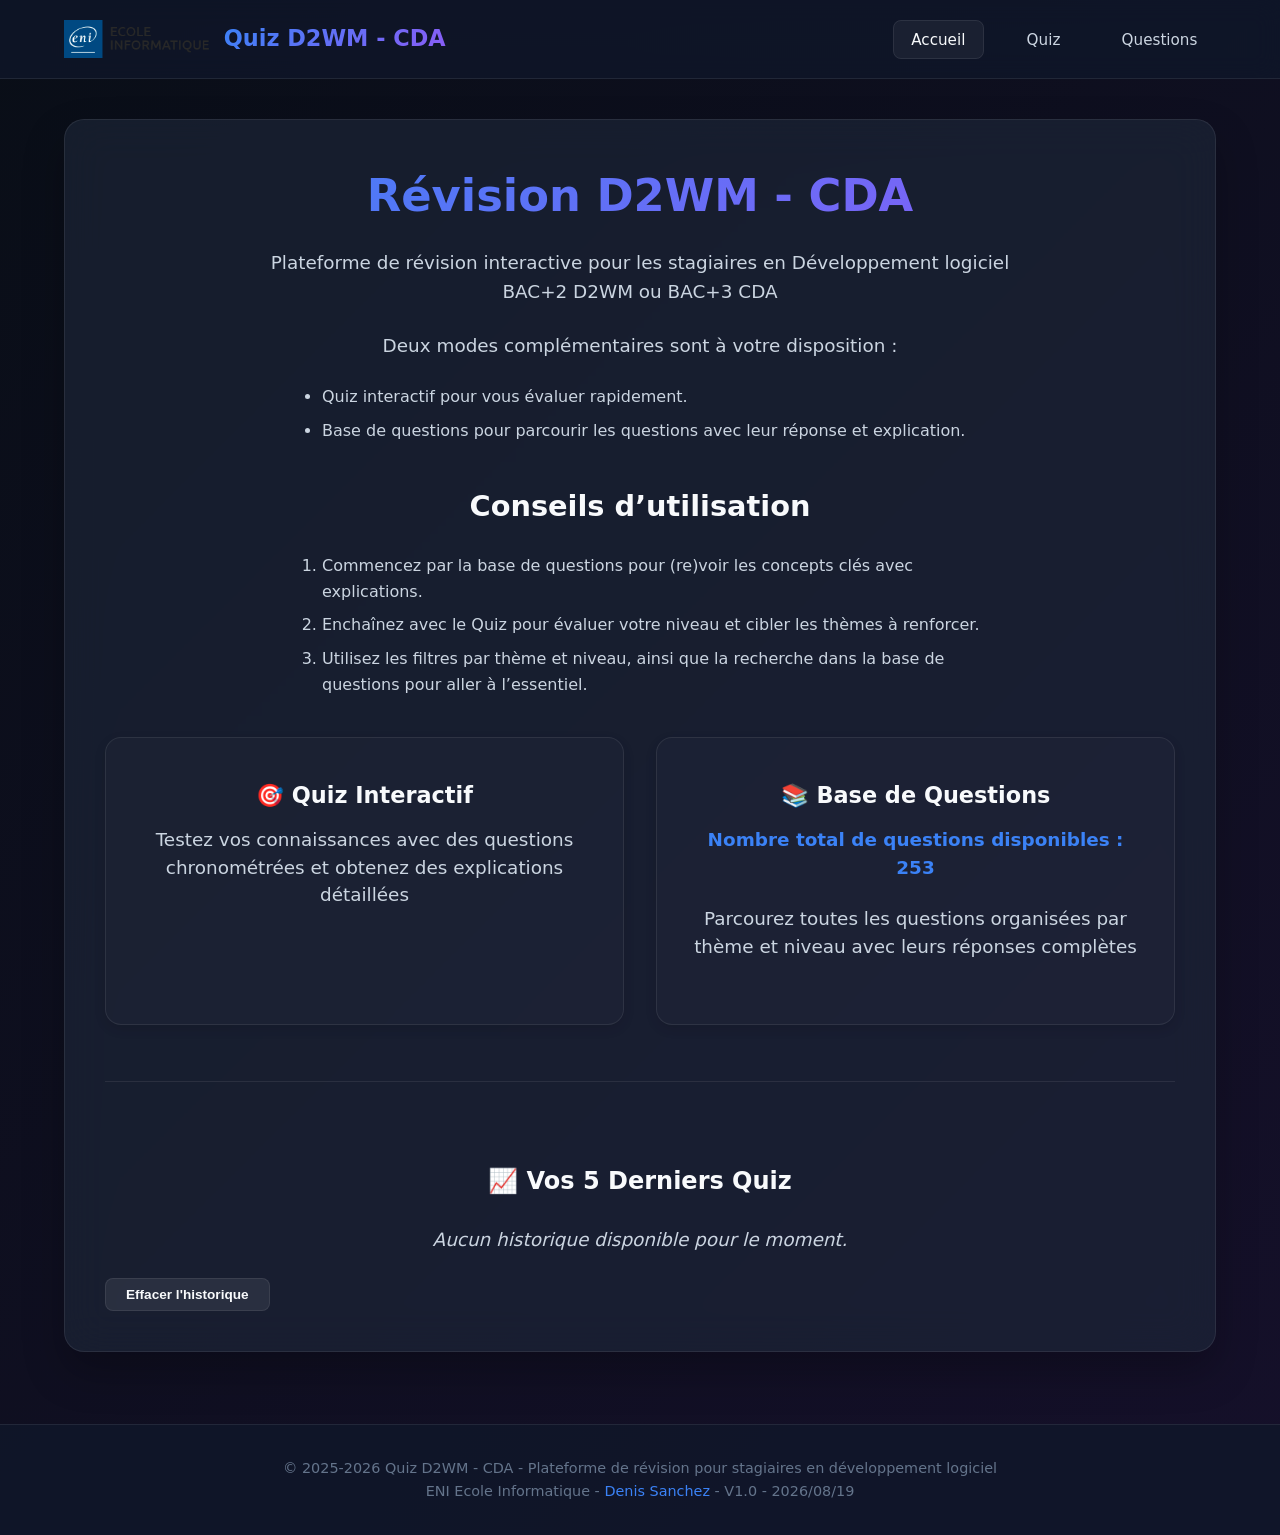
==== index.html @ a429ce05 "refactor: standardize JSON keys in quiz.js and improve data structure formatting" ====
<!DOCTYPE html>
<html lang="fr">
<head>
    <meta charset="UTF-8">
    <meta name="viewport" content="width=device-width, initial-scale=1.0">
    <title>ENI Ecole Informatique - Révision D2WM - CDA - Quiz Interactif</title>
    <link rel="stylesheet" href="style.css">
</head>
<body>
    <!-- HEADER -->
    <header>
        <div class="container">
            <div class="header-content">
                <a href="#" class="logo" onclick="showPage('accueil')">
                    <img src="img/logo_eni.png" alt="LOGO ENI Ecole Informatique" title="ENI Ecole Informatique">
                    <span class="text-header">Quiz D2WM - CDA</span>
                </a>
                <nav>
                    <ul>
                        <li><a href="#" onclick="showPage('accueil')" class="nav-link active">Accueil</a></li>
                        <li><a href="#" onclick="showPage('quiz-setup')" class="nav-link">Quiz</a></li>
                        <li><a href="#" onclick="showPage('questions-list')" class="nav-link">Questions</a></li>
                    </ul>
                </nav>
            </div>
        </div>
    </header>

    <!-- MAIN CONTENT -->
    <main>
        <div class="container">
            <!-- PAGE ACCUEIL -->
            <div id="accueil" class="page active">
                <div class="welcome">
                    <h1>Révision D2WM - CDA</h1>
                    <p>Plateforme de révision interactive pour les stagiaires en Développement logiciel BAC+2 D2WM ou BAC+3 CDA</p>
                    <p>Deux modes complémentaires sont à votre disposition :</p>
                    <ul class="alignLeft">
                        <li>Quiz interactif pour vous évaluer rapidement.</li>
                        <li>Base de questions pour parcourir les questions avec leur réponse et explication.</li>
                    </ul>

                    <h2>Conseils d’utilisation</h2>
                    <ol class="alignLeft">
                        <li>Commencez par la base de questions pour (re)voir les concepts clés avec explications.</li>
                        <li>Enchaînez avec le Quiz pour évaluer votre niveau et cibler les thèmes à renforcer.</li>
                        <li>Utilisez les filtres par thème et niveau, ainsi que la recherche dans la base de questions pour aller à l’essentiel.</li>
                    </ol>
                    
                    <div class="menu-cards">
                        <div class="menu-card" onclick="showPage('quiz-setup')">
                            <h3>🎯 Quiz Interactif</h3>
                            <p class="welcome-text-card">Testez vos connaissances avec des questions chronométrées et obtenez des explications détaillées</p>
                        </div>
                        <div class="menu-card" onclick="showPage('questions-list')">
                            <h3>📚 Base de Questions</h3>
                            <p class="welcome-text-card"><span id="total-questions-info" class="highlight"></span></p>
                            <p class="welcome-text-card">Parcourez toutes les questions organisées par thème et niveau avec leurs réponses complètes</p>
                        </div>
                    </div>

                    <!-- HISTORIQUE DES SCORES -->
                    <div class="history-section">
                        <h2>📈 Vos 5 Derniers Quiz</h2>
                        <div id="history-container"></div>
                        <button class="btn btn-secondary btn-sm" onclick="clearHistory()">Effacer l'historique</button>
                    </div>
                </div>
            </div>

            <!-- PAGE CONFIGURATION QUIZ -->
            <div id="quiz-setup" class="page">
                <h2>Configuration du Quiz</h2>
                <div class="quiz-setup">
                    <div class="form-group">
                        <label for="theme-select">Choisir un thème :</label>
                        <select id="theme-select">
                            <option value="all">Tous les thèmes</option>
                        </select>
                    </div>
                     <div class="form-group">
                        <label for="niveau-select">Choisir un niveau :</label>
                        <select id="niveau-select">
                            <option value="all">Tous les niveaux</option>
                        </select>
                    </div>
                    
                    <div class="form-group">
                        <label for="question-count">Nombre de questions :</label>
                        <input type="number" id="question-count" min="1" max="50" value="10" placeholder="Nombre de questions">
                    </div>
                    
                    <div class="form-group">
                        <label for="time-limit">Temps par question (secondes) :</label>
                        <input type="number" id="time-limit" min="10" max="300" value="30" placeholder="Temps en secondes">
                    </div>
                    
                    <button class="btn" onclick="startQuiz()">Commencer le Quiz</button>
                </div>
            </div>

            <!-- PAGE QUIZ -->
            <div id="quiz" class="page">
                <div class="quiz-container">
                    <div class="quiz-header">
                        <div class="quiz-progress">
                            Question <span id="current-question">1</span> sur <span id="total-questions">10</span>
                        </div>
                        <div class="timer" id="timer">30</div>
                    </div>
                    
                    <div class="progress-bar-container">
                        <div class="progress-bar-fill" id="quiz-progress-bar" style="width: 0%;"></div>
                    </div>
                    
                    <div class="question-card">
                        <div class="question-title" id="question-text"></div>
                        <div class="question-meta" id="question-meta"></div>
                        <div class="answers" id="answers-container"></div>
                        <div class="explanation" id="explanation"></div>
                    </div>
                    
                    <div class="text-center">
                        <button class="btn hidden" id="next-btn" onclick="nextQuestion()">Question Suivante</button>
                    </div>
                </div>
            </div>

            <!-- PAGE RÉSULTATS -->
            <div id="results" class="page">
                <div class="results-container">
                    <h2>Résultats du Quiz</h2>
                    <div class="score-circle" id="score-circle">
                        <div class="score-text" id="score-text">0%</div>
                    </div>
                    
                    <div class="results-summary">
                        <div class="stat-card">
                            <div class="stat-number" id="correct-answers">0</div>
                            <div class="stat-label">Bonnes réponses</div>
                        </div>
                        <div class="stat-card">
                            <div class="stat-number" id="incorrect-answers">0</div>
                            <div class="stat-label">Mauvaises réponses</div>
                        </div>
                        <div class="stat-card">
                            <div class="stat-number" id="total-time">0s</div>
                            <div class="stat-label">Temps total</div>
                        </div>
                    </div>
                    
                    <div class="mt-2">
                        <button class="btn" onclick="showPage('quiz-setup')">Nouveau Quiz</button>
                        <button class="btn" onclick="showPage('accueil')" style="margin-left: 1rem;">Retour Accueil</button>
                    </div>
                </div>
            </div>

            <!-- PAGE LISTE DES QUESTIONS -->
            <div id="questions-list" class="page">
                <h2>Base de Questions par Thème</h2>
                <div class="search-filter-container">
                    <div class="form-group search-group">
                        <input type="text" id="question-search-input" placeholder="🔍 Rechercher dans les questions ou explications..." oninput="filterQuestionsList()">
                    </div>
                    <div class="form-group filter-group">
                        <select id="question-level-filter" onchange="filterQuestionsList()">
                            <option value="all">Tous les niveaux</option>
                            <option value="Facile">Facile</option>
                            <option value="Intermédiaire">Intermédiaire</option>
                            <option value="Avancé">Avancé</option>
                        </select>
                    </div>
                </div>
               <div class="questions-list" id="questions-container">
               </div>
            </div>
        </div>
    </main>

    <!-- FOOTER -->
    <footer>
        <div class="container">
            <p>&copy; 2025-2026 Quiz D2WM - CDA - Plateforme de révision pour stagiaires en développement logiciel </p>
            <p>ENI Ecole Informatique - <a href="https://www.linkedin.com/in/sanchezdenis/" target="_blank">Denis Sanchez</a> - V1.0 - 2026/08/19</p>
        </div>
    </footer>
    <script src="quiz.js"></script>
    <script src="script.js"></script>
</body>
</html>
---- style.css ----
/* === RESET ET BASE === */
* {
    margin: 0;
    padding: 0;
    box-sizing: border-box;
}

:root {
    --bg-gradient: linear-gradient(135deg, #090e17 0%, #15102a 100%);
    --card-bg: rgba(30, 41, 59, 0.6);
    --border-color: rgba(255, 255, 255, 0.08);
    --text-primary: #f8fafc;
    --text-secondary: #cbd5e1;
    --text-muted: #64748b;
    --primary-gradient: linear-gradient(135deg, #3b82f6 0%, #8b5cf6 100%);
    --primary-color: #3b82f6;
    --primary-hover-shadow: rgba(59, 130, 246, 0.3);
    
    /* Difficulties colors */
    --facile-color: #4ade80;
    --facile-bg: rgba(34, 197, 94, 0.15);
    --facile-border: rgba(34, 197, 94, 0.3);
    
    --intermediaire-color: #fb923c;
    --intermediaire-bg: rgba(249, 115, 22, 0.15);
    --intermediaire-border: rgba(249, 115, 22, 0.3);
    
    --avance-color: #f87171;
    --avance-bg: rgba(239, 68, 68, 0.15);
    --avance-border: rgba(239, 68, 68, 0.3);
}

body {
    font-family: 'Inter', system-ui, -apple-system, sans-serif;
    line-height: 1.6;
    color: var(--text-secondary);
    background: var(--bg-gradient);
    min-height: 100vh;
    display: flex;
    flex-direction: column;
}

.container {
    max-width: 1200px;
    margin: 0 auto;
    padding: 0 24px;
    width: 100%;
}

/* === HEADER === */
header {
    background: rgba(15, 23, 42, 0.8);
    backdrop-filter: blur(12px);
    -webkit-backdrop-filter: blur(12px);
    border-bottom: 1px solid var(--border-color);
    position: sticky;
    top: 0;
    z-index: 1000;
}

.header-content {
    display: flex;
    justify-content: space-between;
    align-items: center;
    padding: 1.25rem 0;
}

.logo {
    display: flex;
    align-items: center;
    font-size: 1.4rem;
    font-weight: 700;
    color: var(--text-primary);
    text-decoration: none;
    gap: 12px;
}

.logo img {
    height: 38px;
    width: auto;
}

.text-header {
    background: var(--primary-gradient);
    -webkit-background-clip: text;
    -webkit-text-fill-color: transparent;
    background-clip: text;
}

/* === NAVIGATION === */
nav ul {
    list-style: none;
    display: flex;
    gap: 1.5rem;
}

nav a {
    text-decoration: none;
    color: var(--text-secondary);
    font-weight: 500;
    padding: 0.6rem 1.1rem;
    border-radius: 8px;
    transition: all 0.25s ease;
    font-size: 0.95rem;
    border: 1px solid transparent;
}

nav a:hover, nav a.active {
    background: rgba(255, 255, 255, 0.05);
    color: var(--text-primary);
    border-color: var(--border-color);
}

/* === MAIN CONTENT === */
main {
    padding: 2.5rem 0;
    flex: 1;
}

.page {
    display: none;
    background: var(--card-bg);
    backdrop-filter: blur(20px);
    -webkit-backdrop-filter: blur(20px);
    border-radius: 20px;
    padding: 2.5rem;
    border: 1px solid var(--border-color);
    box-shadow: 0 20px 40px rgba(0, 0, 0, 0.25);
    margin-bottom: 2rem;
}

.page.active {
    display: block;
}

/* === ACCUEIL === */
.welcome {
    text-align: center;
}

.welcome h1 {
    font-size: 2.8rem;
    font-weight: 800;
    margin-bottom: 1rem;
    background: var(--primary-gradient);
    -webkit-background-clip: text;
    -webkit-text-fill-color: transparent;
    background-clip: text;
}

.welcome p {
    font-size: 1.15rem;
    color: var(--text-secondary);
    margin-bottom: 1.5rem;
    max-width: 800px;
    margin-left: auto;
    margin-right: auto;
}

.alignLeft {
    text-align: left;
    max-width: 700px;
    margin: 1.5rem auto;
    padding-left: 2rem;
}

.alignLeft li {
    margin-bottom: 0.5rem;
}

.welcome h2 {
    font-size: 1.8rem;
    color: var(--text-primary);
    margin: 2.5rem 0 1rem;
}

.menu-cards {
    display: grid;
    grid-template-columns: repeat(auto-fit, minmax(320px, 1fr));
    gap: 2rem;
    margin-top: 2.5rem;
}

.menu-card {
    background: rgba(255, 255, 255, 0.02);
    border: 1px solid var(--border-color);
    padding: 2.5rem 2rem;
    border-radius: 16px;
    text-align: center;
    cursor: pointer;
    transition: all 0.3s cubic-bezier(0.4, 0, 0.2, 1);
    box-shadow: 0 4px 12px rgba(0, 0, 0, 0.1);
}

.menu-card:hover {
    transform: translateY(-5px);
    background: rgba(255, 255, 255, 0.04);
    border-color: rgba(59, 130, 246, 0.4);
    box-shadow: 0 12px 30px rgba(59, 130, 246, 0.15);
}

.menu-card h3 {
    font-size: 1.4rem;
    margin-bottom: 0.75rem;
    color: var(--text-primary);
}

.welcome-text-card {
    color: var(--text-secondary) !important;
    font-size: 0.95rem;
    line-height: 1.5;
}

.highlight {
    font-weight: 600;
    color: var(--primary-color);
}

/* === FORMULAIRE QUIZ === */
.quiz-setup {
    background: rgba(15, 23, 42, 0.4);
    border: 1px solid var(--border-color);
    padding: 2.5rem;
    border-radius: 16px;
    max-width: 650px;
    margin: 2rem auto;
}

.form-group {
    margin-bottom: 1.75rem;
}

.form-group label {
    display: block;
    margin-bottom: 0.6rem;
    font-weight: 600;
    color: var(--text-primary);
    font-size: 0.95rem;
}

.form-group select,
.form-group input {
    width: 100%;
    padding: 0.85rem 1rem;
    background: rgba(15, 23, 42, 0.6);
    border: 1px solid rgba(255, 255, 255, 0.1);
    border-radius: 10px;
    font-size: 1rem;
    color: var(--text-primary);
    transition: all 0.25s ease;
}

.form-group select:focus,
.form-group input:focus {
    outline: none;
    border-color: var(--primary-color);
    box-shadow: 0 0 0 3px rgba(59, 130, 246, 0.15);
}

.btn {
    background: var(--primary-gradient);
    color: white;
    padding: 0.85rem 2.25rem;
    border: none;
    border-radius: 10px;
    font-size: 1rem;
    font-weight: 600;
    cursor: pointer;
    transition: all 0.25s cubic-bezier(0.4, 0, 0.2, 1);
    display: inline-block;
    text-decoration: none;
    box-shadow: 0 4px 14px var(--primary-hover-shadow);
}

.btn:hover {
    transform: translateY(-2px);
    box-shadow: 0 6px 20px rgba(59, 130, 246, 0.4);
}

.btn:active {
    transform: translateY(0);
}

.btn-secondary {
    background: rgba(255, 255, 255, 0.08);
    color: var(--text-primary);
    box-shadow: none;
    border: 1px solid var(--border-color);
}

.btn-secondary:hover {
    background: rgba(255, 255, 255, 0.15);
    box-shadow: none;
}

.btn-sm {
    padding: 0.5rem 1.25rem;
    font-size: 0.85rem;
    border-radius: 8px;
}

/* === QUIZ === */
.quiz-container {
    max-width: 800px;
    margin: 0 auto;
}

.quiz-header {
    display: flex;
    justify-content: space-between;
    align-items: center;
    margin-bottom: 1.5rem;
    padding: 1rem 1.5rem;
    background: rgba(15, 23, 42, 0.4);
    border: 1px solid var(--border-color);
    border-radius: 12px;
}

.quiz-progress {
    font-weight: 600;
    color: var(--text-primary);
}

.timer {
    font-size: 1.5rem;
    font-weight: 700;
    color: #f87171;
    background: rgba(239, 68, 68, 0.1);
    border: 1px solid rgba(239, 68, 68, 0.2);
    padding: 0.25rem 1rem;
    border-radius: 8px;
    min-width: 70px;
    text-align: center;
}

.timer.warning {
    background: rgba(239, 68, 68, 0.25);
    border-color: #ef4444;
    animation: pulse 0.8s infinite;
}

@keyframes pulse {
    0% { transform: scale(1); }
    50% { transform: scale(1.05); }
    100% { transform: scale(1); }
}

/* PROGRESS BAR */
.progress-bar-container {
    background: rgba(255, 255, 255, 0.05);
    height: 8px;
    border-radius: 4px;
    overflow: hidden;
    margin-bottom: 2rem;
    border: 1px solid rgba(255, 255, 255, 0.03);
}

.progress-bar-fill {
    background: var(--primary-gradient);
    height: 100%;
    width: 0%;
    transition: width 0.4s cubic-bezier(0.1, 0.76, 0.55, 0.94);
}

.question-card {
    background: rgba(15, 23, 42, 0.2);
    border: 1px solid var(--border-color);
    padding: 2.5rem;
    border-radius: 16px;
    margin-bottom: 2rem;
}

.question-title {
    font-size: 1.35rem;
    font-weight: 700;
    margin-bottom: 0.5rem;
    color: var(--text-primary);
    line-height: 1.5;
}

.question-meta {
    font-size: 0.85rem;
    color: var(--text-muted);
    margin-bottom: 1.75rem;
    display: flex;
    gap: 15px;
}

.answers {
    display: grid;
    gap: 1rem;
}

.answer-btn {
    background: rgba(255, 255, 255, 0.02);
    border: 1px solid var(--border-color);
    padding: 1.15rem 1.5rem;
    border-radius: 12px;
    cursor: pointer;
    transition: all 0.2s ease;
    text-align: left;
    font-size: 1rem;
    color: var(--text-secondary);
    font-family: inherit;
}

.answer-btn:hover {
    border-color: var(--primary-color);
    background: rgba(59, 130, 246, 0.08);
    color: var(--text-primary);
}

.answer-btn:focus {
    outline: none;
    border-color: var(--primary-color);
}

.answer-btn.selected {
    border-color: var(--primary-color);
    background: rgba(59, 130, 246, 0.15);
    color: var(--text-primary);
}

.answer-btn.correct {
    border-color: #22c55e !important;
    background: rgba(34, 197, 94, 0.15) !important;
    color: #4ade80 !important;
    font-weight: 600;
}

.answer-btn.incorrect {
    border-color: #ef4444 !important;
    background: rgba(239, 68, 68, 0.15) !important;
    color: #f87171 !important;
}

.explanation {
    background: rgba(34, 197, 94, 0.06);
    border: 1px solid rgba(34, 197, 94, 0.15);
    border-left: 4px solid #22c55e;
    padding: 1.25rem 1.5rem;
    margin-top: 1.5rem;
    border-radius: 8px;
    display: none;
}

.explanation.show {
    display: block;
    animation: slideDown 0.35s cubic-bezier(0.1, 0.76, 0.55, 0.94);
}

@keyframes slideDown {
    from { opacity: 0; transform: translateY(-10px); }
    to { opacity: 1; transform: translateY(0); }
}

.explanation-container {
    margin-top: 0.5rem;
}

.explanation-text {
    font-size: 0.95rem;
    color: var(--text-secondary);
    line-height: 1.6;
}

/* === RÉSULTATS === */
.results-container {
    max-width: 700px;
    margin: 0 auto;
    text-align: center;
}

.score-circle {
    width: 170px;
    height: 170px;
    border-radius: 50%;
    background: conic-gradient(#22c55e var(--score-percentage), rgba(255, 255, 255, 0.08) var(--score-percentage));
    display: flex;
    align-items: center;
    justify-content: center;
    margin: 2.5rem auto;
    position: relative;
    box-shadow: 0 10px 25px rgba(0, 0, 0, 0.2);
}

.score-circle::before {
    content: '';
    width: 136px;
    height: 136px;
    border-radius: 50%;
    background: #090e17; /* Matches deep page background */
    position: absolute;
}

.score-text {
    position: relative;
    z-index: 1;
    font-size: 2.4rem;
    font-weight: 800;
    color: var(--text-primary);
}

.results-summary {
    display: grid;
    grid-template-columns: repeat(auto-fit, minmax(180px, 1fr));
    gap: 1.5rem;
    margin: 2.5rem 0;
}

.stat-card {
    background: rgba(15, 23, 42, 0.4);
    border: 1px solid var(--border-color);
    padding: 1.5rem;
    border-radius: 14px;
    text-align: center;
}

.stat-number {
    font-size: 2.2rem;
    font-weight: 800;
    color: var(--text-primary);
    background: var(--primary-gradient);
    -webkit-background-clip: text;
    -webkit-text-fill-color: transparent;
    background-clip: text;
}

.stat-label {
    color: var(--text-muted);
    font-size: 0.9rem;
    margin-top: 0.4rem;
    text-transform: uppercase;
    letter-spacing: 0.5px;
}

/* === LISTE DES QUESTIONS === */
.questions-list {
    max-width: 1000px;
    margin: 0 auto;
}

.search-filter-container {
    display: flex;
    gap: 1.25rem;
    margin-bottom: 2.5rem;
    flex-wrap: wrap;
}

.search-group {
    flex: 1;
    min-width: 300px;
    margin-bottom: 0;
}

.filter-group {
    width: 220px;
    margin-bottom: 0;
}

.search-filter-container input,
.search-filter-container select {
    background: rgba(15, 23, 42, 0.5);
    border: 1px solid var(--border-color);
    color: var(--text-primary);
    border-radius: 10px;
}

.theme-section {
    margin-bottom: 1.75rem;
    border: 1px solid var(--border-color);
    border-radius: 14px;
    overflow: hidden;
    background: rgba(15, 23, 42, 0.2);
    transition: all 0.3s ease;
}

.theme-section.expanded {
    background: rgba(15, 23, 42, 0.4);
    border-color: rgba(255, 255, 255, 0.15);
    box-shadow: 0 10px 25px rgba(0, 0, 0, 0.15);
}

.theme-header {
    background: rgba(15, 23, 42, 0.6);
    padding: 1.25rem 2rem;
    cursor: pointer;
    transition: background 0.25s ease;
}

.theme-header:hover {
    background: rgba(15, 23, 42, 0.85);
}

.theme-header h3 {
    font-size: 1.25rem;
    font-weight: 700;
    color: var(--text-primary);
    display: flex;
    justify-content: space-between;
    align-items: center;
}

.theme-header h3::after {
    content: '▼';
    font-size: 0.8rem;
    color: var(--text-muted);
    transition: transform 0.3s ease;
}

.theme-section.expanded .theme-header h3::after {
    transform: rotate(180deg);
}

.theme-count {
    color: var(--text-muted);
    font-size: 0.9rem;
    font-weight: 400;
}

.theme-content {
    background: transparent;
    border: none;
    padding: 0;
}

.question-item {
    border-top: 1px solid var(--border-color);
    padding: 2rem;
}

.question-text {
    font-weight: 700;
    color: var(--text-primary);
    margin-bottom: 1rem;
    font-size: 1.15rem;
    line-height: 1.5;
}

.question-meta {
    margin-bottom: 1.25rem;
    background: transparent;
    color: var(--text-muted);
    border: none;
    border-radius: 0;
    padding: 0;
    display: flex;
    align-items: center;
    gap: 10px;
    font-size: 0.85rem;
}

.question-answer {
    background: rgba(34, 197, 94, 0.04);
    border: 1px solid rgba(34, 197, 94, 0.15);
    border-left: 5px solid #22c55e;
    padding: 1.5rem;
    border-radius: 10px;
}

.correct-answer {
    font-weight: 700;
    color: #4ade80;
    margin-bottom: 0.75rem;
    font-size: 1.05rem;
}

/* === HISTORIQUE DES SCORES === */
.history-section {
    margin-top: 3.5rem;
    padding-top: 2.5rem;
    border-top: 1px solid var(--border-color);
    text-align: left;
}

.history-section h2 {
    font-size: 1.5rem;
    margin-bottom: 1.5rem;
    color: var(--text-primary);
    text-align: center;
}

.history-list {
    max-width: 700px;
    margin: 0 auto 1.5rem;
}

.history-item {
    display: flex;
    justify-content: space-between;
    align-items: center;
    background: rgba(15, 23, 42, 0.4);
    border: 1px solid var(--border-color);
    padding: 1rem 1.5rem;
    border-radius: 12px;
    margin-bottom: 0.75rem;
    gap: 15px;
}

.history-meta {
    display: flex;
    flex-direction: column;
    gap: 4px;
}

.history-date {
    font-size: 0.8rem;
    color: var(--text-muted);
}

.history-theme {
    font-weight: 600;
    color: var(--text-primary);
    font-size: 0.95rem;
    white-space: nowrap;
    overflow: hidden;
    text-overflow: ellipsis;
    max-width: 250px;
}

.history-stats {
    display: flex;
    align-items: center;
    gap: 20px;
}

.history-time {
    font-size: 0.85rem;
    color: var(--text-muted);
}

.history-score {
    font-weight: 700;
    font-size: 1.05rem;
    padding: 0.25rem 0.75rem;
    border-radius: 6px;
    min-width: 100px;
    text-align: center;
}

.score-good {
    color: #4ade80;
    background: rgba(34, 197, 94, 0.1);
}

.score-average {
    color: #fb923c;
    background: rgba(249, 115, 22, 0.1);
}

.score-bad {
    color: #f87171;
    background: rgba(239, 68, 68, 0.1);
}

.no-history {
    text-align: center;
    color: var(--text-muted);
    font-style: italic;
}

.btn-clear-history {
    display: block;
    margin: 0 auto;
}

/* === ACCESSIBILITÉ & BADGES === */
.badge {
    display: inline-block;
    padding: 3px 10px;
    font-size: 0.75rem;
    font-weight: 700;
    border-radius: 6px;
    text-transform: uppercase;
    letter-spacing: 0.5px;
    border: 1px solid transparent;
}

.badge-facile {
    color: var(--facile-color);
    background: var(--facile-bg);
    border-color: var(--facile-border);
}

.badge-intermediaire {
    color: var(--intermediaire-color);
    background: var(--intermediaire-bg);
    border-color: var(--intermediaire-border);
}

.badge-avance {
    color: var(--avance-color);
    background: var(--avance-bg);
    border-color: var(--avance-border);
}

/* === FOOTER === */
footer {
    background: rgba(15, 23, 42, 0.8);
    border-top: 1px solid var(--border-color);
    text-align: center;
    padding: 2rem 0;
    color: var(--text-muted);
    margin-top: auto;
    font-size: 0.9rem;
}

footer a {
    color: var(--primary-color);
    text-decoration: none;
    transition: color 0.2s ease;
}

footer a:hover {
    color: #8b5cf6;
}

/* === RESPONSIVE === */
@media (max-width: 768px) {
    .header-content {
        flex-direction: column;
        gap: 1.25rem;
        padding: 1rem 0;
    }

    nav ul {
        gap: 0.75rem;
    }
    
    nav a {
        padding: 0.5rem 0.8rem;
        font-size: 0.85rem;
    }

    .welcome h1 {
        font-size: 2.2rem;
    }

    .menu-cards {
        grid-template-columns: 1fr;
        gap: 1.25rem;
    }

    .quiz-setup {
        padding: 1.75rem;
    }

    .quiz-header {
        flex-direction: column;
        gap: 1rem;
        align-items: stretch;
        text-align: center;
    }
    
    .timer {
        margin: 0 auto;
    }

    .question-card {
        padding: 1.5rem;
    }

    .results-summary {
        grid-template-columns: 1fr;
        gap: 1rem;
    }
    
    .search-filter-container {
        flex-direction: column;
        align-items: stretch;
    }
    
    .filter-group {
        width: 100%;
    }
    
    .history-item {
        flex-direction: column;
        align-items: stretch;
        gap: 10px;
    }
    
    .history-stats {
        justify-content: space-between;
    }
    
    .history-theme {
        max-width: 100%;
    }
}

/* === UTILITAIRES === */
.hidden { display: none !important; }
.text-center { text-align: center; }
.mt-2 { margin-top: 1rem; }
.mb-2 { margin-bottom: 1rem; }
.explanation-container {
     margin: 0 auto;
     border: 1px solid rgba(255, 255, 255, 0.08);
     padding: 10px;
     container-type: inline-size;
}
.explanation-text {
     white-space: pre-wrap;
     margin: 0;
}
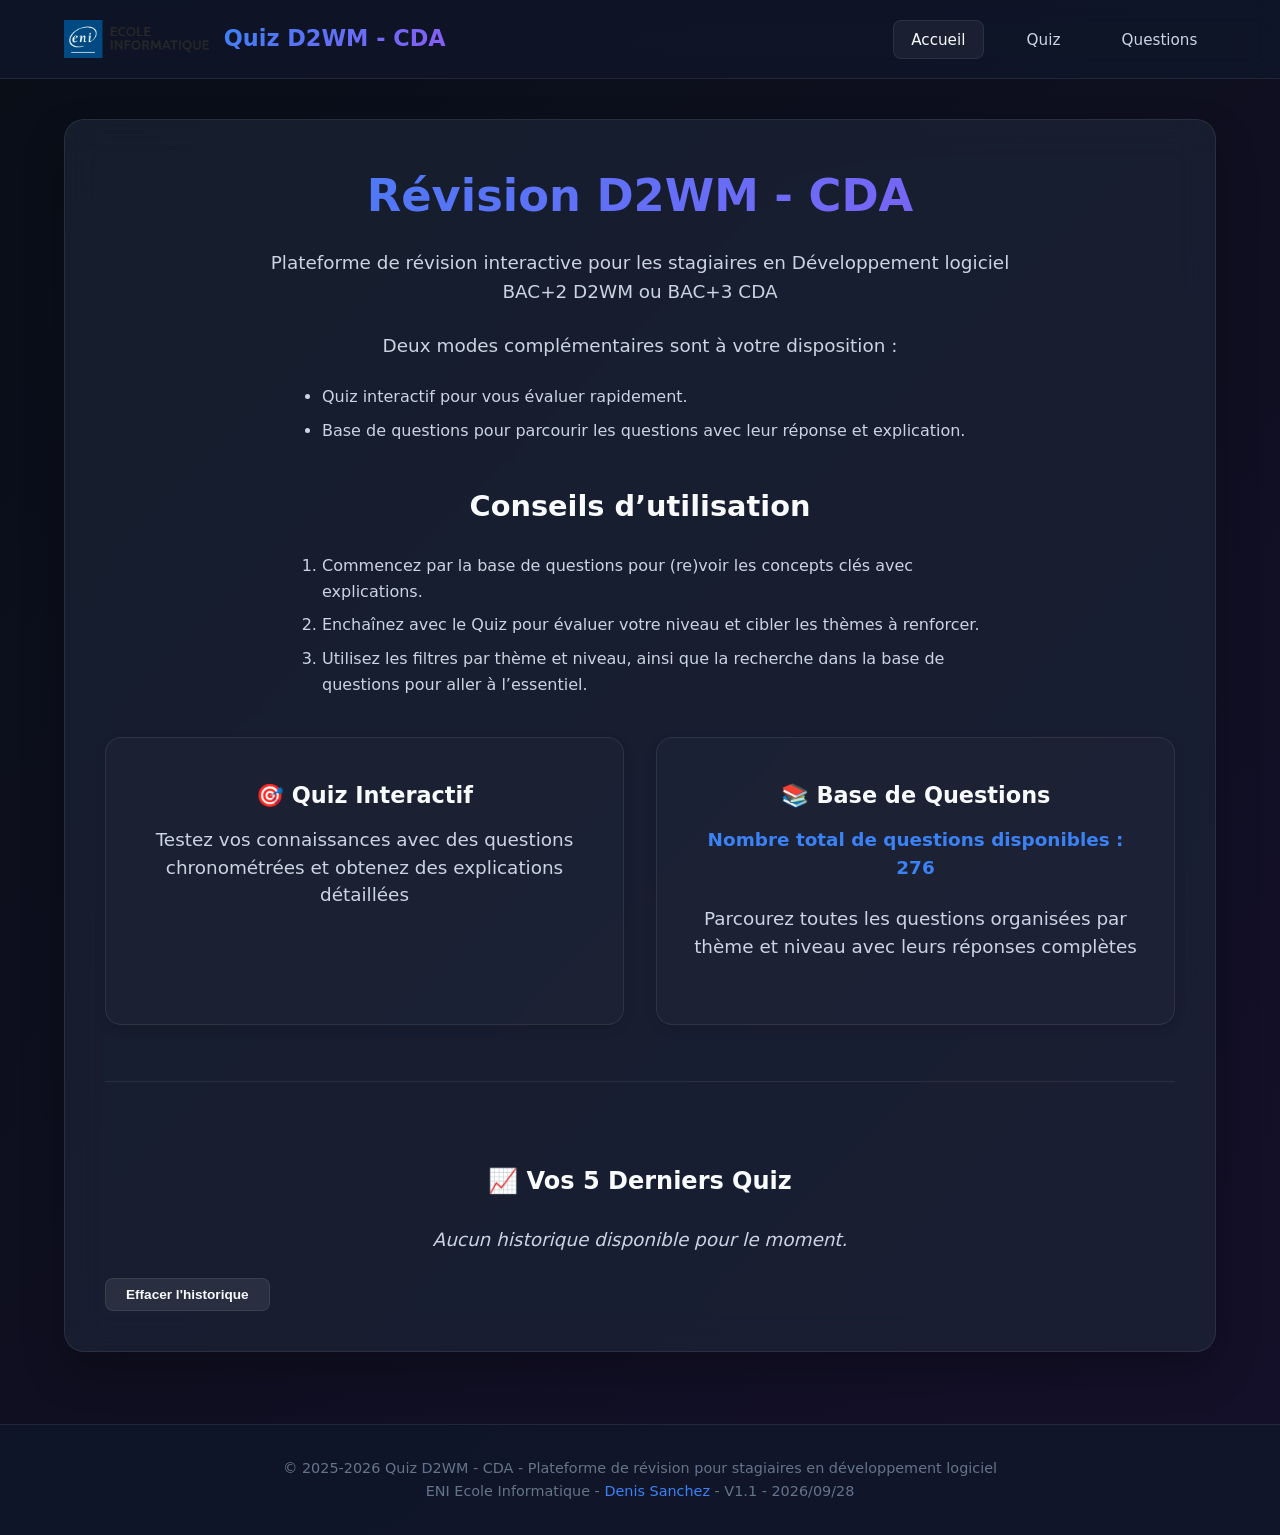
==== commit 9e3899ad: "changement version" ====
--- a/index.html
+++ b/index.html
@@ -182,7 +182,7 @@
     <footer>
         <div class="container">
             <p>&copy; 2025-2026 Quiz D2WM - CDA - Plateforme de révision pour stagiaires en développement logiciel </p>
-            <p>ENI Ecole Informatique - <a href="https://www.linkedin.com/in/sanchezdenis/" target="_blank">Denis Sanchez</a> - V1.0 - 2026/08/19</p>
+            <p>ENI Ecole Informatique - <a href="https://www.linkedin.com/in/sanchezdenis/" target="_blank">Denis Sanchez</a> - V1.1 - 2026/09/28</p>
         </div>
     </footer>
     <script src="quiz.js"></script>
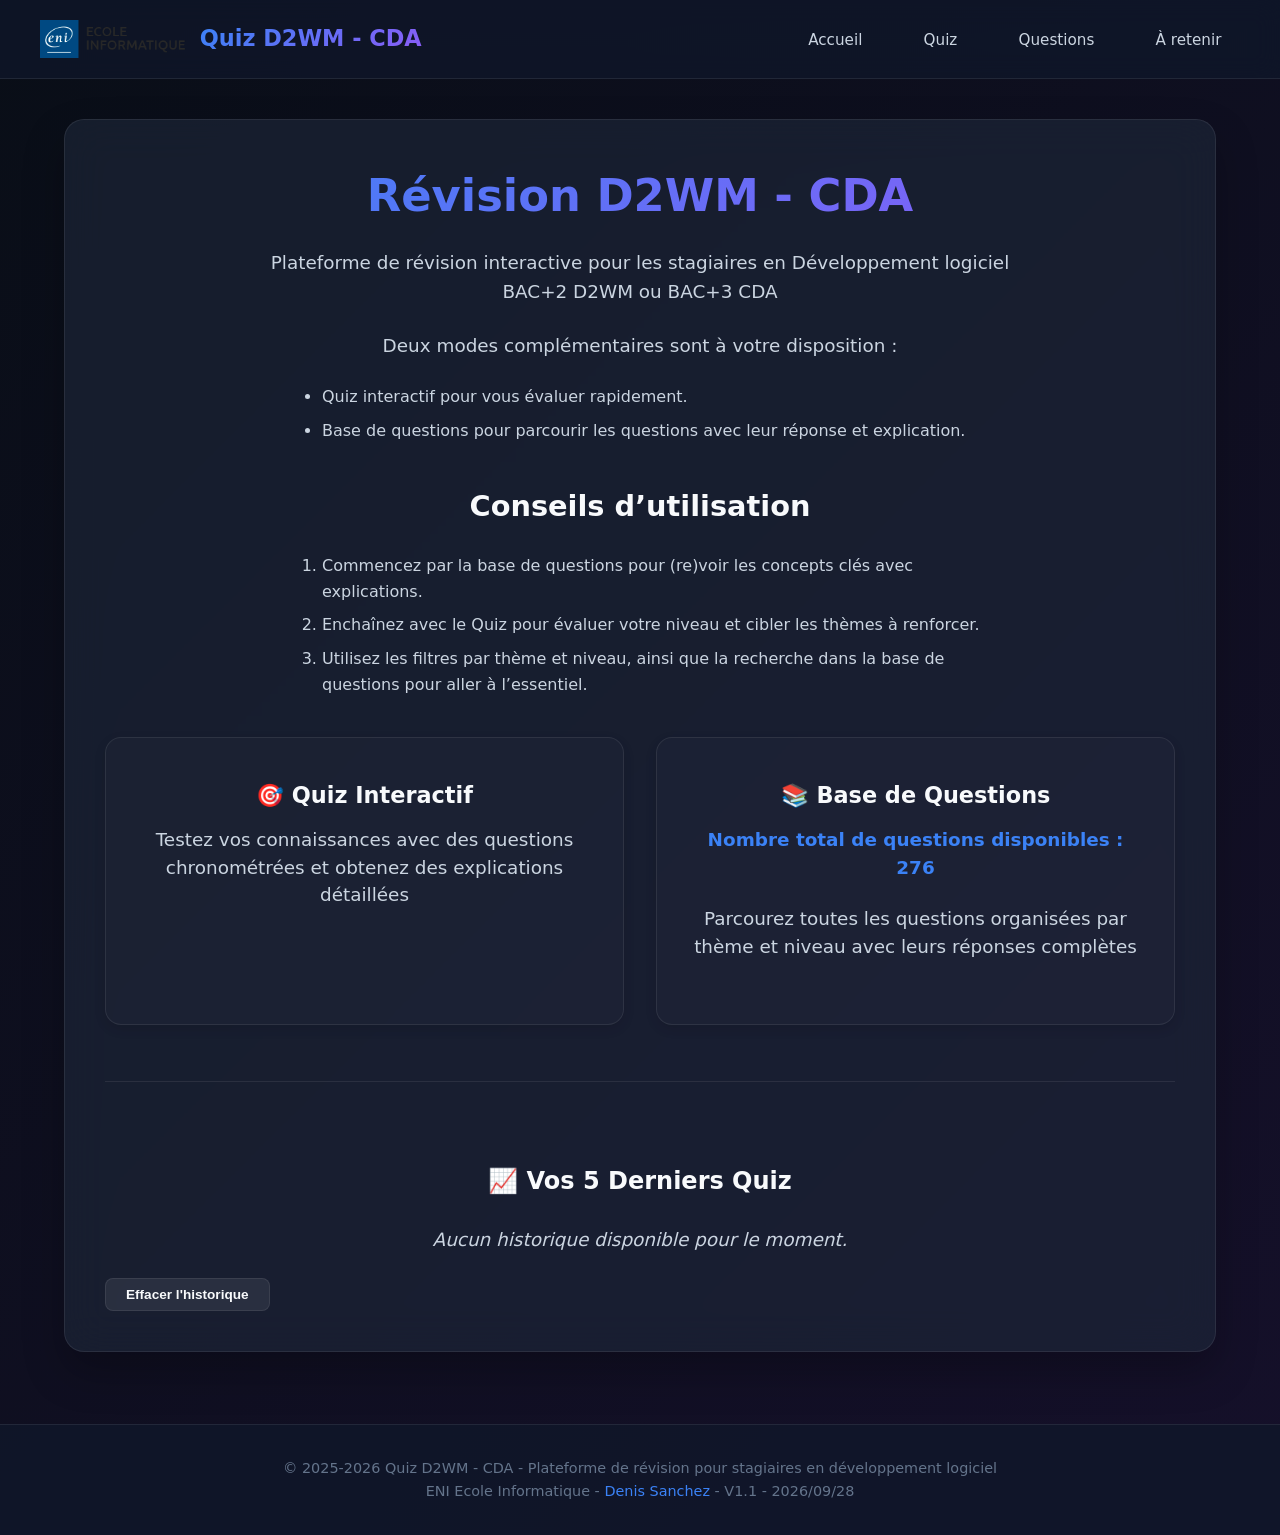
==== commit b1cdfc32: "feat: implement header and footer components, add retention page with key concepts" ====
--- a/index.html
+++ b/index.html
@@ -7,24 +7,7 @@
     <link rel="stylesheet" href="style.css">
 </head>
 <body>
-    <!-- HEADER -->
-    <header>
-        <div class="container">
-            <div class="header-content">
-                <a href="#" class="logo" onclick="showPage('accueil')">
-                    <img src="img/logo_eni.png" alt="LOGO ENI Ecole Informatique" title="ENI Ecole Informatique">
-                    <span class="text-header">Quiz D2WM - CDA</span>
-                </a>
-                <nav>
-                    <ul>
-                        <li><a href="#" onclick="showPage('accueil')" class="nav-link active">Accueil</a></li>
-                        <li><a href="#" onclick="showPage('quiz-setup')" class="nav-link">Quiz</a></li>
-                        <li><a href="#" onclick="showPage('questions-list')" class="nav-link">Questions</a></li>
-                    </ul>
-                </nav>
-            </div>
-        </div>
-    </header>
+    <div id="site-header"></div>
 
     <!-- MAIN CONTENT -->
     <main>
@@ -178,14 +161,10 @@
         </div>
     </main>
 
-    <!-- FOOTER -->
-    <footer>
-        <div class="container">
-            <p>&copy; 2025-2026 Quiz D2WM - CDA - Plateforme de révision pour stagiaires en développement logiciel </p>
-            <p>ENI Ecole Informatique - <a href="https://www.linkedin.com/in/sanchezdenis/" target="_blank">Denis Sanchez</a> - V1.1 - 2026/09/28</p>
-        </div>
-    </footer>
+    <div id="site-footer"></div>
+
     <script src="quiz.js"></script>
     <script src="script.js"></script>
+    <script src="layout.js"></script>
 </body>
 </html>
--- a/style.css
+++ b/style.css
@@ -903,4 +903,99 @@
 .explanation-text {
      white-space: pre-wrap;
      margin: 0;
+}
+
+/* === PAGE À RETENIR POUR LA SOUTENANCE === */
+.retention-page {
+    padding: 30px 0 50px;
+}
+
+.retention-hero {
+    background: rgba(15, 23, 42, 0.55);
+    border: 1px solid var(--border-color);
+    border-radius: 18px;
+    padding: 28px;
+    box-shadow: 0 20px 40px rgba(0, 0, 0, 0.18);
+    margin-bottom: 26px;
+}
+
+.retention-hero h1 {
+    margin: 0 0 10px;
+    font-size: clamp(2rem, 4vw, 2.7rem);
+    color: var(--text-primary);
+    background: var(--primary-gradient);
+    -webkit-background-clip: text;
+    -webkit-text-fill-color: transparent;
+    background-clip: text;
+}
+
+.retention-subtitle {
+    margin: 0;
+    color: var(--text-secondary);
+    font-size: 1.08rem;
+}
+
+.retention-flash-box {
+    background: linear-gradient(135deg, rgba(59, 130, 246, 0.1), rgba(139, 92, 246, 0.08));
+    border: 1px solid rgba(96, 165, 250, 0.35);
+    border-radius: 16px;
+    padding: 22px 24px;
+    margin-bottom: 30px;
+}
+
+.retention-flash-box h2 {
+    margin-top: 0;
+    color: var(--text-primary);
+    font-size: 1.5rem;
+}
+
+.retention-flash-box ul {
+    margin: 10px 0 0 18px;
+    padding: 0;
+    color: var(--text-secondary);
+}
+
+.retention-grid {
+    display: grid;
+    grid-template-columns: repeat(auto-fit, minmax(260px, 1fr));
+    gap: 20px;
+}
+
+.retention-card {
+    background: rgba(15, 23, 42, 0.42);
+    border: 1px solid var(--border-color);
+    border-radius: 16px;
+    padding: 20px 18px;
+    box-shadow: 0 10px 25px rgba(0, 0, 0, 0.12);
+}
+
+.retention-card:nth-child(odd) {
+    background: rgba(15, 23, 42, 0.32);
+}
+
+.retention-card h3 {
+    margin-top: 0;
+    margin-bottom: 10px;
+    font-size: 1.08rem;
+    color: var(--text-primary);
+}
+
+.retention-card p {
+    margin: 0;
+    color: var(--text-secondary);
+}
+
+.retention-card strong {
+    color: var(--primary-color);
+}
+
+.retention-footer {
+    text-align: center;
+    padding: 20px 0 0;
+}
+
+@media (max-width: 700px) {
+    .retention-hero {
+        padding: 20px 18px;
+    }
 }
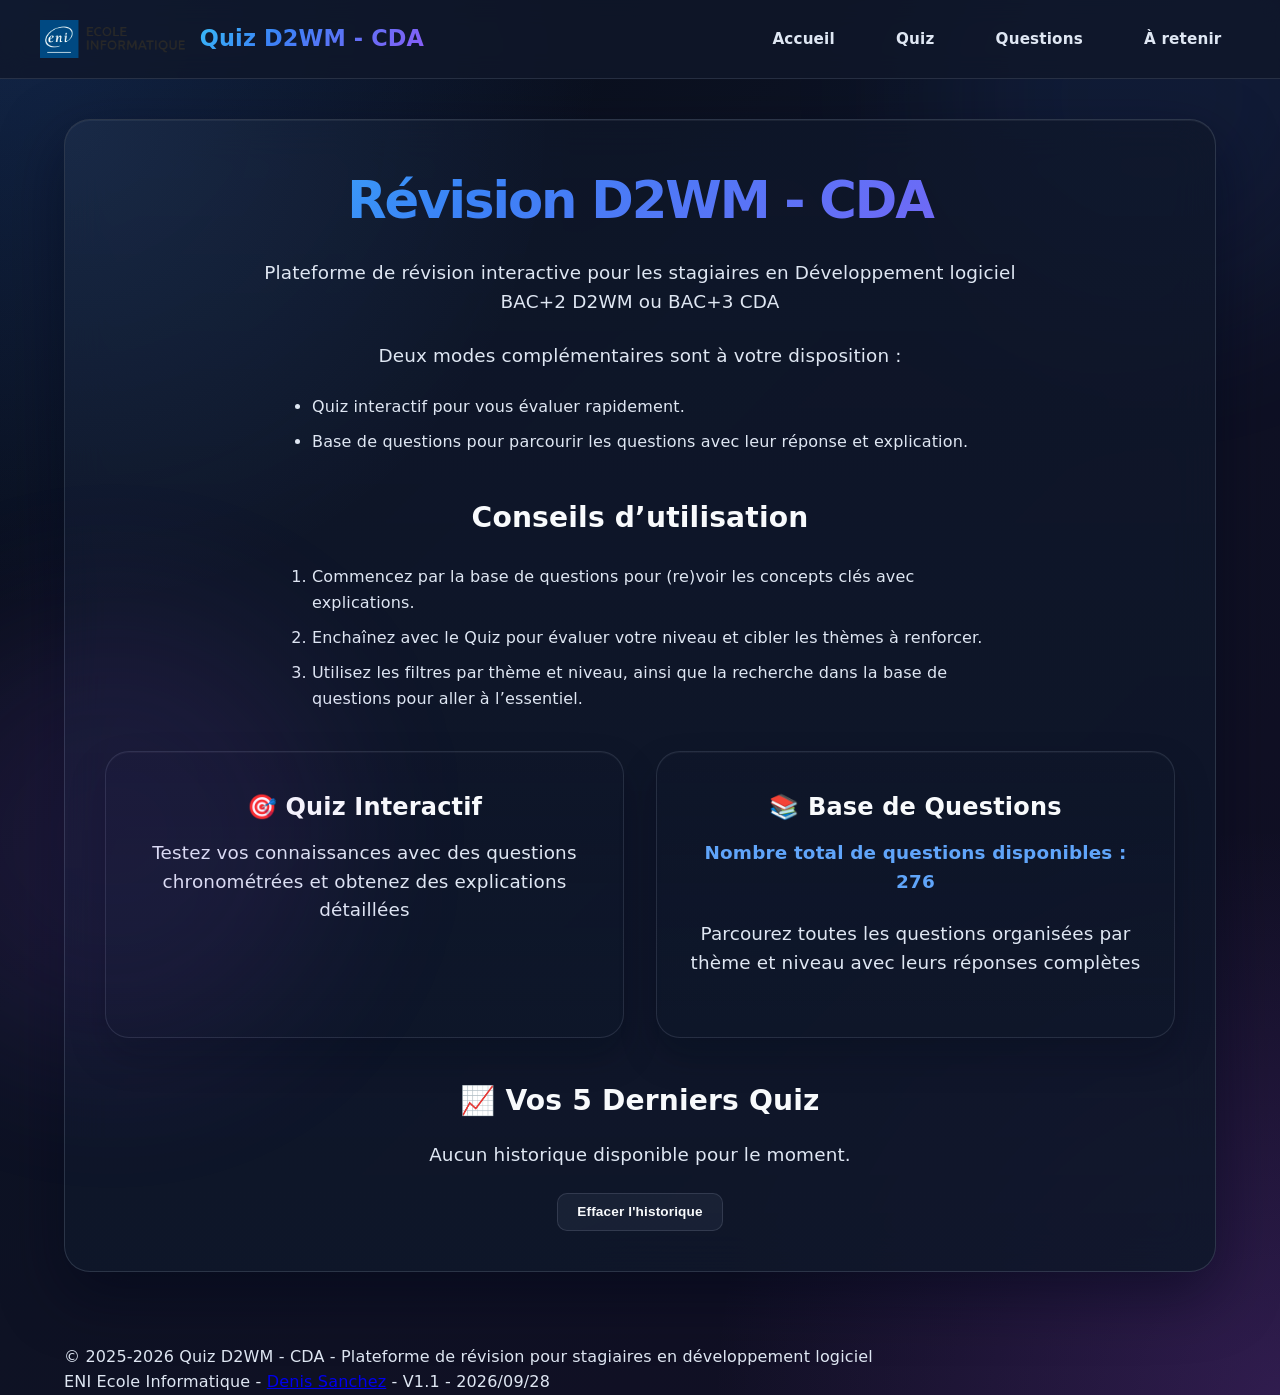
==== commit f599014a: "feat: update resource links with cache-busting query parameters and enhance navigation structure" ====
--- a/index.html
+++ b/index.html
@@ -4,7 +4,7 @@
     <meta charset="UTF-8">
     <meta name="viewport" content="width=device-width, initial-scale=1.0">
     <title>ENI Ecole Informatique - Révision D2WM - CDA - Quiz Interactif</title>
-    <link rel="stylesheet" href="style.css">
+    <link rel="stylesheet" href="style.css?v=2026-09-28">
 </head>
 <body>
     <div id="site-header"></div>
@@ -163,8 +163,8 @@
 
     <div id="site-footer"></div>
 
-    <script src="quiz.js"></script>
-    <script src="script.js"></script>
-    <script src="layout.js"></script>
+    <script src="quiz.js?v=2026-09-28"></script>
+    <script src="script.js?v=2026-09-28"></script>
+    <script src="layout.js?v=2026-09-28"></script>
 </body>
 </html>
--- a/style.css
+++ b/style.css
@@ -6,28 +6,40 @@
 }
 
 :root {
-    --bg-gradient: linear-gradient(135deg, #090e17 0%, #15102a 100%);
-    --card-bg: rgba(30, 41, 59, 0.6);
-    --border-color: rgba(255, 255, 255, 0.08);
+    --bg-gradient: radial-gradient(circle at top left, rgba(59, 130, 246, 0.22), transparent 32%),
+        radial-gradient(circle at bottom right, rgba(168, 85, 247, 0.2), transparent 30%),
+        linear-gradient(135deg, #060b16 0%, #0d1324 38%, #120e24 100%);
+    --card-bg: rgba(15, 23, 42, 0.72);
+    --card-soft: rgba(15, 23, 42, 0.48);
+    --card-strong: rgba(15, 23, 42, 0.9);
+    --border-color: rgba(148, 163, 184, 0.18);
     --text-primary: #f8fafc;
-    --text-secondary: #cbd5e1;
-    --text-muted: #64748b;
-    --primary-gradient: linear-gradient(135deg, #3b82f6 0%, #8b5cf6 100%);
-    --primary-color: #3b82f6;
-    --primary-hover-shadow: rgba(59, 130, 246, 0.3);
-    
+    --text-secondary: #dfe7f3;
+    --text-muted: #8ea0b9;
+    --primary-gradient: linear-gradient(135deg, #38bdf8 0%, #3b82f6 35%, #8b5cf6 100%);
+    --primary-color: #60a5fa;
+    --primary-hover-shadow: rgba(59, 130, 246, 0.35);
+    --surface-glow: rgba(96, 165, 250, 0.12);
+    --success-color: #34d399;
+    --warning-color: #fbbf24;
+    --danger-color: #f87171;
+
     /* Difficulties colors */
     --facile-color: #4ade80;
     --facile-bg: rgba(34, 197, 94, 0.15);
     --facile-border: rgba(34, 197, 94, 0.3);
-    
+
     --intermediaire-color: #fb923c;
     --intermediaire-bg: rgba(249, 115, 22, 0.15);
     --intermediaire-border: rgba(249, 115, 22, 0.3);
-    
+
     --avance-color: #f87171;
     --avance-bg: rgba(239, 68, 68, 0.15);
     --avance-border: rgba(239, 68, 68, 0.3);
+}
+
+html {
+    scroll-behavior: smooth;
 }
 
 body {
@@ -38,6 +50,34 @@
     min-height: 100vh;
     display: flex;
     flex-direction: column;
+    letter-spacing: 0.01em;
+    position: relative;
+    overflow-x: hidden;
+}
+
+body::before,
+body::after {
+    content: "";
+    position: fixed;
+    width: 28rem;
+    height: 28rem;
+    border-radius: 50%;
+    filter: blur(80px);
+    opacity: 0.5;
+    pointer-events: none;
+    z-index: 0;
+}
+
+body::before {
+    background: rgba(59, 130, 246, 0.18);
+    top: -8rem;
+    right: -6rem;
+}
+
+body::after {
+    background: rgba(168, 85, 247, 0.18);
+    bottom: -10rem;
+    left: -7rem;
 }
 
 .container {
@@ -97,18 +137,38 @@
 nav a {
     text-decoration: none;
     color: var(--text-secondary);
-    font-weight: 500;
-    padding: 0.6rem 1.1rem;
-    border-radius: 8px;
+    font-weight: 600;
+    padding: 0.7rem 1.1rem;
+    border-radius: 10px;
     transition: all 0.25s ease;
     font-size: 0.95rem;
     border: 1px solid transparent;
-}
-
-nav a:hover, nav a.active {
+    position: relative;
+}
+
+nav a:hover {
     background: rgba(255, 255, 255, 0.05);
     color: var(--text-primary);
     border-color: var(--border-color);
+    transform: translateY(-1px);
+}
+
+nav a.active {
+    background: linear-gradient(135deg, rgba(59, 130, 246, 0.18), rgba(139, 92, 246, 0.14));
+    color: var(--text-primary);
+    border-color: rgba(96, 165, 250, 0.45);
+    box-shadow: inset 0 1px 0 rgba(255,255,255,0.08), 0 8px 18px rgba(59, 130, 246, 0.12);
+}
+
+nav a.active::before {
+    content: "";
+    position: absolute;
+    left: 0.8rem;
+    right: 0.8rem;
+    bottom: 0.3rem;
+    height: 2px;
+    border-radius: 999px;
+    background: var(--primary-gradient);
 }
 
 /* === MAIN CONTENT === */
@@ -119,14 +179,24 @@
 
 .page {
     display: none;
-    background: var(--card-bg);
+    background: linear-gradient(180deg, rgba(15, 23, 42, 0.76) 0%, rgba(15, 23, 42, 0.88) 100%);
     backdrop-filter: blur(20px);
     -webkit-backdrop-filter: blur(20px);
-    border-radius: 20px;
+    border-radius: 26px;
     padding: 2.5rem;
-    border: 1px solid var(--border-color);
-    box-shadow: 0 20px 40px rgba(0, 0, 0, 0.25);
+    border: 1px solid rgba(148, 163, 184, 0.22);
+    box-shadow: 0 22px 60px rgba(2, 6, 23, 0.5), inset 0 1px 0 rgba(255, 255, 255, 0.06);
     margin-bottom: 2rem;
+    position: relative;
+    overflow: hidden;
+}
+
+.page::before {
+    content: "";
+    position: absolute;
+    inset: 0;
+    background: radial-gradient(circle at top left, rgba(96, 165, 250, 0.12), transparent 30%);
+    pointer-events: none;
 }
 
 .page.active {
@@ -136,94 +206,119 @@
 /* === ACCUEIL === */
 .welcome {
     text-align: center;
+    position: relative;
+    z-index: 1;
 }
 
 .welcome h1 {
-    font-size: 2.8rem;
+    font-size: clamp(2.4rem, 4vw, 4rem);
     font-weight: 800;
     margin-bottom: 1rem;
     background: var(--primary-gradient);
     -webkit-background-clip: text;
     -webkit-text-fill-color: transparent;
     background-clip: text;
+    letter-spacing: -0.04em;
 }
 
 .welcome p {
     font-size: 1.15rem;
     color: var(--text-secondary);
     margin-bottom: 1.5rem;
-    max-width: 800px;
+    max-width: 820px;
     margin-left: auto;
     margin-right: auto;
 }
 
 .alignLeft {
     text-align: left;
-    max-width: 700px;
+    max-width: 720px;
     margin: 1.5rem auto;
     padding-left: 2rem;
+    color: var(--text-secondary);
 }
 
 .alignLeft li {
-    margin-bottom: 0.5rem;
+    margin-bottom: 0.6rem;
 }
 
 .welcome h2 {
-    font-size: 1.8rem;
+    font-size: clamp(1.5rem, 2.2vw, 2rem);
     color: var(--text-primary);
     margin: 2.5rem 0 1rem;
 }
 
 .menu-cards {
     display: grid;
-    grid-template-columns: repeat(auto-fit, minmax(320px, 1fr));
+    grid-template-columns: repeat(auto-fit, minmax(300px, 1fr));
     gap: 2rem;
     margin-top: 2.5rem;
 }
 
 .menu-card {
-    background: rgba(255, 255, 255, 0.02);
-    border: 1px solid var(--border-color);
-    padding: 2.5rem 2rem;
-    border-radius: 16px;
+    background: linear-gradient(180deg, rgba(15, 23, 42, 0.76), rgba(15, 23, 42, 0.56));
+    border: 1px solid rgba(148, 163, 184, 0.18);
+    padding: 2.25rem 1.75rem;
+    border-radius: 24px;
     text-align: center;
     cursor: pointer;
     transition: all 0.3s cubic-bezier(0.4, 0, 0.2, 1);
-    box-shadow: 0 4px 12px rgba(0, 0, 0, 0.1);
+    box-shadow: 0 18px 35px rgba(2, 6, 23, 0.25), inset 0 1px 0 rgba(255,255,255,0.04);
+    position: relative;
+    overflow: hidden;
+    isolation: isolate;
+}
+
+.menu-card::before {
+    content: "";
+    position: absolute;
+    inset: 0;
+    background: linear-gradient(135deg, rgba(96, 165, 250, 0.14), transparent 42%, rgba(168, 85, 247, 0.1));
+    opacity: 0;
+    transition: opacity 0.25s ease;
 }
 
 .menu-card:hover {
-    transform: translateY(-5px);
-    background: rgba(255, 255, 255, 0.04);
-    border-color: rgba(59, 130, 246, 0.4);
-    box-shadow: 0 12px 30px rgba(59, 130, 246, 0.15);
+    transform: translateY(-6px) scale(1.01);
+    border-color: rgba(96, 165, 250, 0.5);
+    box-shadow: 0 20px 38px rgba(59, 130, 246, 0.18);
+}
+
+.menu-card:hover::before {
+    opacity: 1;
 }
 
 .menu-card h3 {
-    font-size: 1.4rem;
-    margin-bottom: 0.75rem;
-    color: var(--text-primary);
+    font-size: 1.5rem;
+    margin-bottom: 0.8rem;
+    color: var(--text-primary);
+    position: relative;
+    z-index: 1;
 }
 
 .welcome-text-card {
     color: var(--text-secondary) !important;
-    font-size: 0.95rem;
-    line-height: 1.5;
+    font-size: 0.96rem;
+    line-height: 1.55;
+    position: relative;
+    z-index: 1;
 }
 
 .highlight {
-    font-weight: 600;
+    font-weight: 700;
     color: var(--primary-color);
+    display: inline-block;
 }
 
 /* === FORMULAIRE QUIZ === */
 .quiz-setup {
-    background: rgba(15, 23, 42, 0.4);
-    border: 1px solid var(--border-color);
+    background: linear-gradient(180deg, rgba(15, 23, 42, 0.8), rgba(15, 23, 42, 0.62));
+    border: 1px solid rgba(148, 163, 184, 0.18);
     padding: 2.5rem;
-    border-radius: 16px;
-    max-width: 650px;
+    border-radius: 24px;
+    max-width: 700px;
     margin: 2rem auto;
+    box-shadow: 0 18px 40px rgba(2, 6, 23, 0.28), inset 0 1px 0 rgba(255,255,255,0.04);
 }
 
 .form-group {
@@ -232,7 +327,7 @@
 
 .form-group label {
     display: block;
-    margin-bottom: 0.6rem;
+    margin-bottom: 0.65rem;
     font-weight: 600;
     color: var(--text-primary);
     font-size: 0.95rem;
@@ -241,40 +336,43 @@
 .form-group select,
 .form-group input {
     width: 100%;
-    padding: 0.85rem 1rem;
-    background: rgba(15, 23, 42, 0.6);
-    border: 1px solid rgba(255, 255, 255, 0.1);
-    border-radius: 10px;
+    padding: 0.9rem 1rem;
+    background: rgba(15, 23, 42, 0.72);
+    border: 1px solid rgba(148, 163, 184, 0.2);
+    border-radius: 12px;
     font-size: 1rem;
     color: var(--text-primary);
     transition: all 0.25s ease;
+    box-shadow: inset 0 1px 1px rgba(255,255,255,0.02);
 }
 
 .form-group select:focus,
 .form-group input:focus {
     outline: none;
-    border-color: var(--primary-color);
-    box-shadow: 0 0 0 3px rgba(59, 130, 246, 0.15);
+    border-color: rgba(96, 165, 250, 0.8);
+    box-shadow: 0 0 0 4px rgba(96, 165, 250, 0.14);
+    background: rgba(15, 23, 42, 0.82);
 }
 
 .btn {
     background: var(--primary-gradient);
     color: white;
-    padding: 0.85rem 2.25rem;
+    padding: 0.9rem 2.3rem;
     border: none;
-    border-radius: 10px;
+    border-radius: 12px;
     font-size: 1rem;
-    font-weight: 600;
+    font-weight: 700;
     cursor: pointer;
     transition: all 0.25s cubic-bezier(0.4, 0, 0.2, 1);
     display: inline-block;
     text-decoration: none;
-    box-shadow: 0 4px 14px var(--primary-hover-shadow);
+    box-shadow: 0 8px 24px rgba(59, 130, 246, 0.35);
+    letter-spacing: 0.01em;
 }
 
 .btn:hover {
     transform: translateY(-2px);
-    box-shadow: 0 6px 20px rgba(59, 130, 246, 0.4);
+    box-shadow: 0 12px 26px rgba(96, 165, 250, 0.38);
 }
 
 .btn:active {
@@ -282,21 +380,21 @@
 }
 
 .btn-secondary {
-    background: rgba(255, 255, 255, 0.08);
+    background: rgba(148, 163, 184, 0.08);
     color: var(--text-primary);
     box-shadow: none;
-    border: 1px solid var(--border-color);
+    border: 1px solid rgba(148, 163, 184, 0.2);
 }
 
 .btn-secondary:hover {
-    background: rgba(255, 255, 255, 0.15);
+    background: rgba(148, 163, 184, 0.12);
     box-shadow: none;
 }
 
 .btn-sm {
-    padding: 0.5rem 1.25rem;
+    padding: 0.65rem 1.2rem;
     font-size: 0.85rem;
-    border-radius: 8px;
+    border-radius: 10px;
 }
 
 /* === QUIZ === */
@@ -309,33 +407,35 @@
     display: flex;
     justify-content: space-between;
     align-items: center;
-    margin-bottom: 1.5rem;
-    padding: 1rem 1.5rem;
-    background: rgba(15, 23, 42, 0.4);
-    border: 1px solid var(--border-color);
-    border-radius: 12px;
+    margin-bottom: 1.6rem;
+    padding: 1rem 1.25rem;
+    background: linear-gradient(180deg, rgba(15, 23, 42, 0.75), rgba(15, 23, 42, 0.55));
+    border: 1px solid rgba(148, 163, 184, 0.18);
+    border-radius: 16px;
+    box-shadow: 0 12px 24px rgba(2, 6, 23, 0.15);
 }
 
 .quiz-progress {
-    font-weight: 600;
+    font-weight: 700;
     color: var(--text-primary);
 }
 
 .timer {
     font-size: 1.5rem;
-    font-weight: 700;
-    color: #f87171;
-    background: rgba(239, 68, 68, 0.1);
-    border: 1px solid rgba(239, 68, 68, 0.2);
-    padding: 0.25rem 1rem;
-    border-radius: 8px;
-    min-width: 70px;
+    font-weight: 800;
+    color: #fca5a5;
+    background: rgba(239, 68, 68, 0.12);
+    border: 1px solid rgba(248, 113, 113, 0.25);
+    padding: 0.35rem 1rem;
+    border-radius: 10px;
+    min-width: 80px;
     text-align: center;
+    box-shadow: inset 0 1px 0 rgba(255,255,255,0.04);
 }
 
 .timer.warning {
-    background: rgba(239, 68, 68, 0.25);
-    border-color: #ef4444;
+    background: rgba(239, 68, 68, 0.22);
+    border-color: rgba(239, 68, 68, 0.4);
     animation: pulse 0.8s infinite;
 }
 
@@ -347,12 +447,12 @@
 
 /* PROGRESS BAR */
 .progress-bar-container {
-    background: rgba(255, 255, 255, 0.05);
-    height: 8px;
-    border-radius: 4px;
+    background: rgba(148, 163, 184, 0.08);
+    height: 10px;
+    border-radius: 999px;
     overflow: hidden;
     margin-bottom: 2rem;
-    border: 1px solid rgba(255, 255, 255, 0.03);
+    border: 1px solid rgba(148, 163, 184, 0.12);
 }
 
 .progress-bar-fill {
@@ -360,20 +460,21 @@
     height: 100%;
     width: 0%;
     transition: width 0.4s cubic-bezier(0.1, 0.76, 0.55, 0.94);
+    box-shadow: 0 0 20px rgba(96, 165, 250, 0.45);
 }
 
 .question-card {
-    background: rgba(15, 23, 42, 0.2);
-    border: 1px solid var(--border-color);
-    padding: 2.5rem;
-    border-radius: 16px;
+    background: linear-gradient(180deg, rgba(15, 23, 42, 0.8), rgba(15, 23, 42, 0.56));
+    border: 1px solid rgba(148, 163, 184, 0.18);
+    padding: 2.2rem;
+    border-radius: 24px;
     margin-bottom: 2rem;
-}
+    box-shadow: 0 18px 40px rgba(2, 6, 23, 0.2), inset 0 1px 0 rgba(255,255,255,0.04);
 
 .question-title {
-    font-size: 1.35rem;
+    font-size: clamp(1.25rem, 2vw, 1.7rem);
     font-weight: 700;
-    margin-bottom: 0.5rem;
+    margin-bottom: 0.6rem;
     color: var(--text-primary);
     line-height: 1.5;
 }
@@ -384,6 +485,7 @@
     margin-bottom: 1.75rem;
     display: flex;
     gap: 15px;
+    flex-wrap: wrap;
 }
 
 .answers {
@@ -392,10 +494,10 @@
 }
 
 .answer-btn {
-    background: rgba(255, 255, 255, 0.02);
-    border: 1px solid var(--border-color);
-    padding: 1.15rem 1.5rem;
-    border-radius: 12px;
+    background: rgba(15, 23, 42, 0.5);
+    border: 1px solid rgba(148, 163, 184, 0.18);
+    padding: 1.15rem 1.4rem;
+    border-radius: 14px;
     cursor: pointer;
     transition: all 0.2s ease;
     text-align: left;
@@ -405,42 +507,44 @@
 }
 
 .answer-btn:hover {
-    border-color: var(--primary-color);
+    border-color: rgba(96, 165, 250, 0.6);
     background: rgba(59, 130, 246, 0.08);
     color: var(--text-primary);
+    transform: translateX(2px);
 }
 
 .answer-btn:focus {
     outline: none;
-    border-color: var(--primary-color);
+    border-color: rgba(96, 165, 250, 0.8);
+    box-shadow: 0 0 0 3px rgba(96, 165, 250, 0.15);
 }
 
 .answer-btn.selected {
-    border-color: var(--primary-color);
-    background: rgba(59, 130, 246, 0.15);
+    border-color: rgba(96, 165, 250, 0.9);
+    background: rgba(59, 130, 246, 0.14);
     color: var(--text-primary);
 }
 
 .answer-btn.correct {
-    border-color: #22c55e !important;
-    background: rgba(34, 197, 94, 0.15) !important;
-    color: #4ade80 !important;
-    font-weight: 600;
+    border-color: rgba(52, 211, 153, 0.8) !important;
+    background: rgba(34, 197, 94, 0.18) !important;
+    color: #86efac !important;
+    font-weight: 700;
 }
 
 .answer-btn.incorrect {
-    border-color: #ef4444 !important;
-    background: rgba(239, 68, 68, 0.15) !important;
-    color: #f87171 !important;
+    border-color: rgba(248, 113, 113, 0.8) !important;
+    background: rgba(239, 68, 68, 0.14) !important;
+    color: #fca5a5 !important;
 }
 
 .explanation {
     background: rgba(34, 197, 94, 0.06);
-    border: 1px solid rgba(34, 197, 94, 0.15);
+    border: 1px solid rgba(52, 211, 153, 0.18);
     border-left: 4px solid #22c55e;
-    padding: 1.25rem 1.5rem;
+    padding: 1.2rem 1.4rem;
     margin-top: 1.5rem;
-    border-radius: 8px;
+    border-radius: 12px;
     display: none;
 }
 
@@ -481,7 +585,7 @@
     justify-content: center;
     margin: 2.5rem auto;
     position: relative;
-    box-shadow: 0 10px 25px rgba(0, 0, 0, 0.2);
+    box-shadow: 0 18px 35px rgba(34, 197, 94, 0.12);
 }
 
 .score-circle::before {
@@ -489,7 +593,7 @@
     width: 136px;
     height: 136px;
     border-radius: 50%;
-    background: #090e17; /* Matches deep page background */
+    background: rgba(9, 14, 23, 1);
     position: absolute;
 }
 
@@ -509,11 +613,12 @@
 }
 
 .stat-card {
-    background: rgba(15, 23, 42, 0.4);
-    border: 1px solid var(--border-color);
+    background: linear-gradient(180deg, rgba(15, 23, 42, 0.72), rgba(15, 23, 42, 0.52));
+    border: 1px solid rgba(148, 163, 184, 0.2);
     padding: 1.5rem;
-    border-radius: 14px;
+    border-radius: 18px;
     text-align: center;
+    box-shadow: 0 18px 34px rgba(2, 6, 23, 0.18);
 }
 
 .stat-number {
@@ -561,35 +666,37 @@
 .search-filter-container input,
 .search-filter-container select {
     background: rgba(15, 23, 42, 0.5);
-    border: 1px solid var(--border-color);
-    color: var(--text-primary);
-    border-radius: 10px;
+    border: 1px solid rgba(148, 163, 184, 0.2);
+    color: var(--text-primary);
+    border-radius: 12px;
+    box-shadow: inset 0 1px 1px rgba(255,255,255,0.02);
 }
 
 .theme-section {
     margin-bottom: 1.75rem;
-    border: 1px solid var(--border-color);
-    border-radius: 14px;
+    border: 1px solid rgba(148, 163, 184, 0.18);
+    border-radius: 18px;
     overflow: hidden;
-    background: rgba(15, 23, 42, 0.2);
+    background: rgba(15, 23, 42, 0.25);
     transition: all 0.3s ease;
+    box-shadow: 0 12px 24px rgba(2, 6, 23, 0.15);
 }
 
 .theme-section.expanded {
-    background: rgba(15, 23, 42, 0.4);
-    border-color: rgba(255, 255, 255, 0.15);
-    box-shadow: 0 10px 25px rgba(0, 0, 0, 0.15);
+    background: rgba(15, 23, 42, 0.42);
+    border-color: rgba(96, 165, 250, 0.35);
+    box-shadow: 0 18px 30px rgba(15, 23, 42, 0.18);
 }
 
 .theme-header {
-    background: rgba(15, 23, 42, 0.6);
-    padding: 1.25rem 2rem;
+    background: linear-gradient(180deg, rgba(15, 23, 42, 0.7), rgba(15, 23, 42, 0.55));
+    padding: 1.25rem 1.5rem;
     cursor: pointer;
     transition: background 0.25s ease;
 }
 
 .theme-header:hover {
-    background: rgba(15, 23, 42, 0.85);
+    background: rgba(15, 23, 42, 0.82);
 }
 
 .theme-header h3 {
@@ -625,7 +732,7 @@
 }
 
 .question-item {
-    border-top: 1px solid var(--border-color);
+    border-top: 1px solid rgba(148, 163, 184, 0.15);
     padding: 2rem;
 }
 
@@ -655,7 +762,7 @@
     border: 1px solid rgba(34, 197, 94, 0.15);
     border-left: 5px solid #22c55e;
     padding: 1.5rem;
-    border-radius: 10px;
+    border-radius: 12px;
 }
 
 .correct-answer {
@@ -669,7 +776,7 @@
 .history-section {
     margin-top: 3.5rem;
     padding-top: 2.5rem;
-    border-top: 1px solid var(--border-color);
+    border-top: 1px solid rgba(148, 163, 184, 0.18);
     text-align: left;
 }
 
@@ -689,12 +796,13 @@
     display: flex;
     justify-content: space-between;
     align-items: center;
-    background: rgba(15, 23, 42, 0.4);
-    border: 1px solid var(--border-color);
+    background: linear-gradient(180deg, rgba(15, 23, 42, 0.72), rgba(15, 23, 42, 0.52));
+    border: 1px solid rgba(148, 163, 184, 0.18);
     padding: 1rem 1.5rem;
-    border-radius: 12px;
+    border-radius: 14px;
     margin-bottom: 0.75rem;
     gap: 15px;
+    box-shadow: 0 12px 18px rgba(2, 6, 23, 0.12);
 }
 
 .history-meta {
@@ -733,7 +841,7 @@
     font-weight: 700;
     font-size: 1.05rem;
     padding: 0.25rem 0.75rem;
-    border-radius: 6px;
+    border-radius: 7px;
     min-width: 100px;
     text-align: center;
 }
@@ -911,11 +1019,11 @@
 }
 
 .retention-hero {
-    background: rgba(15, 23, 42, 0.55);
-    border: 1px solid var(--border-color);
-    border-radius: 18px;
+    background: linear-gradient(135deg, rgba(15, 23, 42, 0.72), rgba(15, 23, 42, 0.56));
+    border: 1px solid rgba(96, 165, 250, 0.22);
+    border-radius: 24px;
     padding: 28px;
-    box-shadow: 0 20px 40px rgba(0, 0, 0, 0.18);
+    box-shadow: 0 20px 40px rgba(0, 0, 0, 0.18), inset 0 1px 0 rgba(255,255,255,0.04);
     margin-bottom: 26px;
 }
 
@@ -936,11 +1044,12 @@
 }
 
 .retention-flash-box {
-    background: linear-gradient(135deg, rgba(59, 130, 246, 0.1), rgba(139, 92, 246, 0.08));
-    border: 1px solid rgba(96, 165, 250, 0.35);
-    border-radius: 16px;
+    background: linear-gradient(135deg, rgba(59, 130, 246, 0.12), rgba(139, 92, 246, 0.08));
+    border: 1px solid rgba(96, 165, 250, 0.38);
+    border-radius: 20px;
     padding: 22px 24px;
     margin-bottom: 30px;
+    box-shadow: 0 18px 34px rgba(59, 130, 246, 0.08);
 }
 
 .retention-flash-box h2 {
@@ -962,11 +1071,17 @@
 }
 
 .retention-card {
-    background: rgba(15, 23, 42, 0.42);
-    border: 1px solid var(--border-color);
-    border-radius: 16px;
+    background: rgba(15, 23, 42, 0.44);
+    border: 1px solid rgba(148, 163, 184, 0.18);
+    border-radius: 18px;
     padding: 20px 18px;
-    box-shadow: 0 10px 25px rgba(0, 0, 0, 0.12);
+    box-shadow: 0 12px 26px rgba(0, 0, 0, 0.12), inset 0 1px 0 rgba(255,255,255,0.03);
+    transition: transform 0.2s ease, border-color 0.2s ease;
+}
+
+.retention-card:hover {
+    transform: translateY(-3px);
+    border-color: rgba(96, 165, 250, 0.4);
 }
 
 .retention-card:nth-child(odd) {
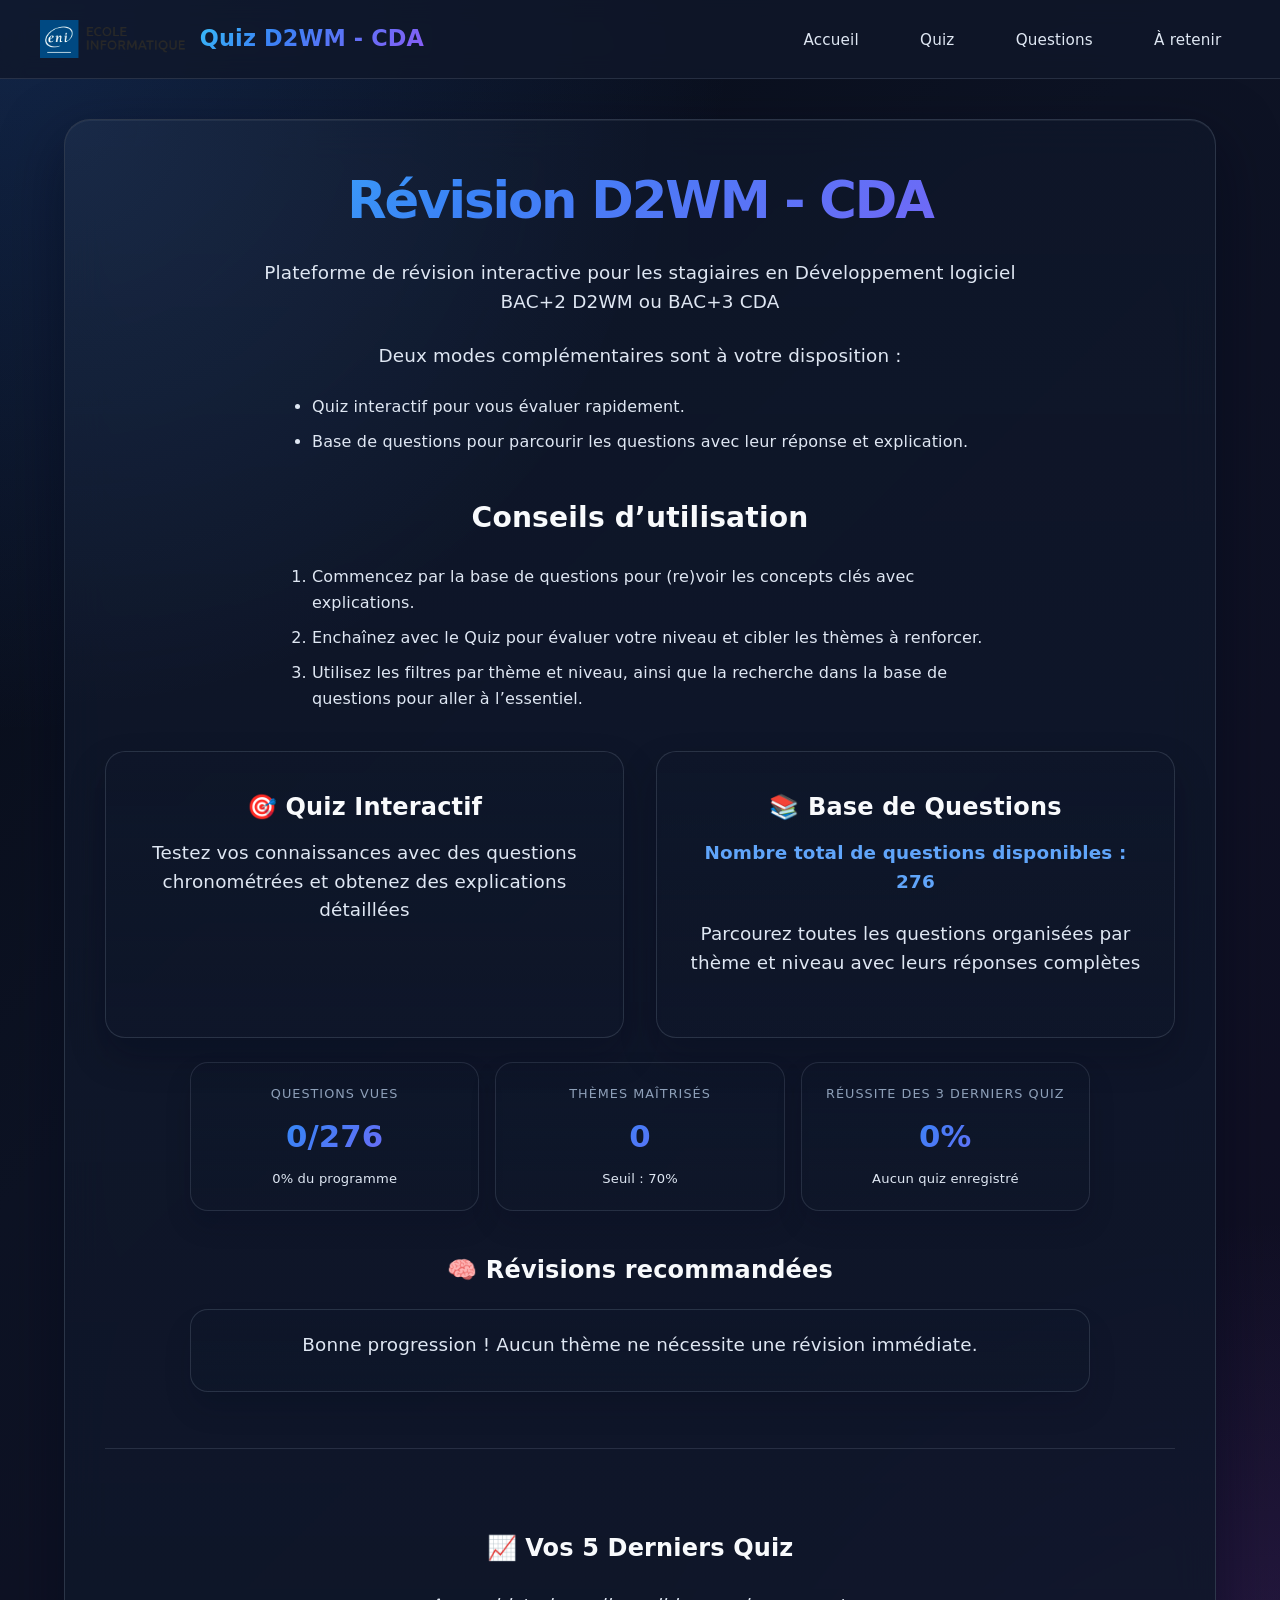
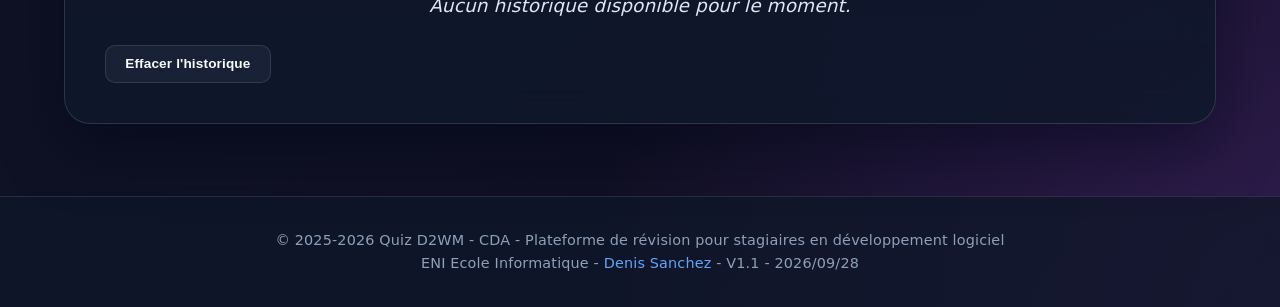
==== commit e7c9fdf8: "feat: add progress overview and recommendations sections to enhance user engagement and learning tra" ====
--- a/index.html
+++ b/index.html
@@ -40,6 +40,29 @@
                             <p class="welcome-text-card"><span id="total-questions-info" class="highlight"></span></p>
                             <p class="welcome-text-card">Parcourez toutes les questions organisées par thème et niveau avec leurs réponses complètes</p>
                         </div>
+                    </div>
+
+                    <div class="progress-overview">
+                        <div class="progress-card">
+                            <span class="progress-label">Questions vues</span>
+                            <strong class="progress-value" id="progress-seen">0/0</strong>
+                            <span class="progress-meta" id="progress-seen-meta">0% du programme</span>
+                        </div>
+                        <div class="progress-card">
+                            <span class="progress-label">Thèmes maîtrisés</span>
+                            <strong class="progress-value" id="progress-themes">0</strong>
+                            <span class="progress-meta">Seuil : 70%</span>
+                        </div>
+                        <div class="progress-card">
+                            <span class="progress-label">Réussite des 3 derniers quiz</span>
+                            <strong class="progress-value" id="progress-recent">0%</strong>
+                            <span class="progress-meta" id="progress-recent-meta">Aucun quiz enregistré</span>
+                        </div>
+                    </div>
+
+                    <div class="recommendations-section">
+                        <h2>🧠 Révisions recommandées</h2>
+                        <div id="recommendations-container"></div>
                     </div>
 
                     <!-- HISTORIQUE DES SCORES -->
--- a/style.css
+++ b/style.css
@@ -51,33 +51,6 @@
     display: flex;
     flex-direction: column;
     letter-spacing: 0.01em;
-    position: relative;
-    overflow-x: hidden;
-}
-
-body::before,
-body::after {
-    content: "";
-    position: fixed;
-    width: 28rem;
-    height: 28rem;
-    border-radius: 50%;
-    filter: blur(80px);
-    opacity: 0.5;
-    pointer-events: none;
-    z-index: 0;
-}
-
-body::before {
-    background: rgba(59, 130, 246, 0.18);
-    top: -8rem;
-    right: -6rem;
-}
-
-body::after {
-    background: rgba(168, 85, 247, 0.18);
-    bottom: -10rem;
-    left: -7rem;
 }
 
 .container {
@@ -137,38 +110,18 @@
 nav a {
     text-decoration: none;
     color: var(--text-secondary);
-    font-weight: 600;
-    padding: 0.7rem 1.1rem;
-    border-radius: 10px;
+    font-weight: 500;
+    padding: 0.6rem 1.1rem;
+    border-radius: 8px;
     transition: all 0.25s ease;
     font-size: 0.95rem;
     border: 1px solid transparent;
-    position: relative;
-}
-
-nav a:hover {
+}
+
+nav a:hover, nav a.active {
     background: rgba(255, 255, 255, 0.05);
     color: var(--text-primary);
     border-color: var(--border-color);
-    transform: translateY(-1px);
-}
-
-nav a.active {
-    background: linear-gradient(135deg, rgba(59, 130, 246, 0.18), rgba(139, 92, 246, 0.14));
-    color: var(--text-primary);
-    border-color: rgba(96, 165, 250, 0.45);
-    box-shadow: inset 0 1px 0 rgba(255,255,255,0.08), 0 8px 18px rgba(59, 130, 246, 0.12);
-}
-
-nav a.active::before {
-    content: "";
-    position: absolute;
-    left: 0.8rem;
-    right: 0.8rem;
-    bottom: 0.3rem;
-    height: 2px;
-    border-radius: 999px;
-    background: var(--primary-gradient);
 }
 
 /* === MAIN CONTENT === */
@@ -256,17 +209,16 @@
 }
 
 .menu-card {
-    background: linear-gradient(180deg, rgba(15, 23, 42, 0.76), rgba(15, 23, 42, 0.56));
-    border: 1px solid rgba(148, 163, 184, 0.18);
+    background: linear-gradient(180deg, rgba(15, 23, 42, 0.74), rgba(15, 23, 42, 0.5));
+    border: 1px solid rgba(148, 163, 184, 0.2);
     padding: 2.25rem 1.75rem;
-    border-radius: 24px;
+    border-radius: 20px;
     text-align: center;
     cursor: pointer;
     transition: all 0.3s cubic-bezier(0.4, 0, 0.2, 1);
-    box-shadow: 0 18px 35px rgba(2, 6, 23, 0.25), inset 0 1px 0 rgba(255,255,255,0.04);
+    box-shadow: 0 18px 35px rgba(2, 6, 23, 0.25);
     position: relative;
     overflow: hidden;
-    isolation: isolate;
 }
 
 .menu-card::before {
@@ -312,13 +264,13 @@
 
 /* === FORMULAIRE QUIZ === */
 .quiz-setup {
-    background: linear-gradient(180deg, rgba(15, 23, 42, 0.8), rgba(15, 23, 42, 0.62));
+    background: linear-gradient(180deg, rgba(15, 23, 42, 0.74), rgba(15, 23, 42, 0.6));
     border: 1px solid rgba(148, 163, 184, 0.18);
     padding: 2.5rem;
-    border-radius: 24px;
+    border-radius: 22px;
     max-width: 700px;
     margin: 2rem auto;
-    box-shadow: 0 18px 40px rgba(2, 6, 23, 0.28), inset 0 1px 0 rgba(255,255,255,0.04);
+    box-shadow: 0 18px 40px rgba(2, 6, 23, 0.28);
 }
 
 .form-group {
@@ -470,6 +422,7 @@
     border-radius: 24px;
     margin-bottom: 2rem;
     box-shadow: 0 18px 40px rgba(2, 6, 23, 0.2), inset 0 1px 0 rgba(255,255,255,0.04);
+}
 
 .question-title {
     font-size: clamp(1.25rem, 2vw, 1.7rem);
@@ -770,6 +723,116 @@
     color: #4ade80;
     margin-bottom: 0.75rem;
     font-size: 1.05rem;
+}
+
+/* === PROGRESSION ET RÉVISIONS === */
+.progress-overview {
+    display: grid;
+    grid-template-columns: repeat(auto-fit, minmax(200px, 1fr));
+    gap: 1rem;
+    margin: 1.5rem auto 2.5rem;
+    max-width: 900px;
+}
+
+.progress-card {
+    background: linear-gradient(180deg, rgba(15, 23, 42, 0.72), rgba(15, 23, 42, 0.52));
+    border: 1px solid rgba(148, 163, 184, 0.18);
+    border-radius: 18px;
+    padding: 1.3rem 1.2rem;
+    box-shadow: 0 14px 26px rgba(2, 6, 23, 0.16);
+    display: flex;
+    flex-direction: column;
+    gap: 0.45rem;
+}
+
+.progress-label {
+    color: var(--text-muted);
+    font-size: 0.8rem;
+    letter-spacing: 0.08em;
+    text-transform: uppercase;
+}
+
+.progress-value {
+    color: var(--text-primary);
+    font-size: clamp(1.5rem, 2.4vw, 2.2rem);
+    font-weight: 800;
+    background: var(--primary-gradient);
+    -webkit-background-clip: text;
+    -webkit-text-fill-color: transparent;
+    background-clip: text;
+}
+
+.progress-meta {
+    color: var(--text-secondary);
+    font-size: 0.82rem;
+}
+
+.recommendations-section {
+    margin: 2.5rem auto 0;
+    max-width: 900px;
+}
+
+.recommendations-section h2 {
+    font-size: 1.5rem;
+    margin-bottom: 1.25rem;
+    color: var(--text-primary);
+    text-align: center;
+}
+
+#recommendations-container {
+    display: grid;
+    gap: 1rem;
+}
+
+.recommendation-card {
+    background: linear-gradient(180deg, rgba(15, 23, 42, 0.72), rgba(15, 23, 42, 0.52));
+    border: 1px solid rgba(148, 163, 184, 0.2);
+    border-radius: 18px;
+    padding: 1.2rem 1.3rem;
+    box-shadow: 0 18px 28px rgba(2, 6, 23, 0.12);
+}
+
+.recommendation-card.empty {
+    text-align: center;
+    color: var(--text-secondary);
+}
+
+.recommendation-header {
+    display: flex;
+    justify-content: space-between;
+    align-items: center;
+    gap: 1rem;
+    margin-bottom: 0.6rem;
+}
+
+.recommendation-header h3 {
+    color: var(--text-primary);
+    font-size: 1.1rem;
+    margin: 0;
+}
+
+.recommendation-score {
+    display: inline-flex;
+    align-items: center;
+    justify-content: center;
+    min-width: 72px;
+    padding: 0.35rem 0.7rem;
+    border-radius: 999px;
+    background: rgba(248, 113, 113, 0.12);
+    border: 1px solid rgba(248, 113, 113, 0.18);
+    color: #fca5a5;
+    font-weight: 700;
+}
+
+.recommendation-card p {
+    margin-bottom: 0.8rem;
+    color: var(--text-secondary);
+}
+
+.recommendation-list {
+    margin: 0 0 1rem 1.2rem;
+    color: var(--text-secondary);
+    line-height: 1.6;
 }
 
 /* === HISTORIQUE DES SCORES === */
@@ -1019,11 +1082,11 @@
 }
 
 .retention-hero {
-    background: linear-gradient(135deg, rgba(15, 23, 42, 0.72), rgba(15, 23, 42, 0.56));
-    border: 1px solid rgba(96, 165, 250, 0.22);
-    border-radius: 24px;
+    background: rgba(15, 23, 42, 0.55);
+    border: 1px solid var(--border-color);
+    border-radius: 18px;
     padding: 28px;
-    box-shadow: 0 20px 40px rgba(0, 0, 0, 0.18), inset 0 1px 0 rgba(255,255,255,0.04);
+    box-shadow: 0 20px 40px rgba(0, 0, 0, 0.18);
     margin-bottom: 26px;
 }
 
@@ -1044,12 +1107,11 @@
 }
 
 .retention-flash-box {
-    background: linear-gradient(135deg, rgba(59, 130, 246, 0.12), rgba(139, 92, 246, 0.08));
-    border: 1px solid rgba(96, 165, 250, 0.38);
-    border-radius: 20px;
+    background: linear-gradient(135deg, rgba(59, 130, 246, 0.1), rgba(139, 92, 246, 0.08));
+    border: 1px solid rgba(96, 165, 250, 0.35);
+    border-radius: 16px;
     padding: 22px 24px;
     margin-bottom: 30px;
-    box-shadow: 0 18px 34px rgba(59, 130, 246, 0.08);
 }
 
 .retention-flash-box h2 {
@@ -1071,17 +1133,11 @@
 }
 
 .retention-card {
-    background: rgba(15, 23, 42, 0.44);
-    border: 1px solid rgba(148, 163, 184, 0.18);
-    border-radius: 18px;
+    background: rgba(15, 23, 42, 0.42);
+    border: 1px solid var(--border-color);
+    border-radius: 16px;
     padding: 20px 18px;
-    box-shadow: 0 12px 26px rgba(0, 0, 0, 0.12), inset 0 1px 0 rgba(255,255,255,0.03);
-    transition: transform 0.2s ease, border-color 0.2s ease;
-}
-
-.retention-card:hover {
-    transform: translateY(-3px);
-    border-color: rgba(96, 165, 250, 0.4);
+    box-shadow: 0 10px 25px rgba(0, 0, 0, 0.12);
 }
 
 .retention-card:nth-child(odd) {
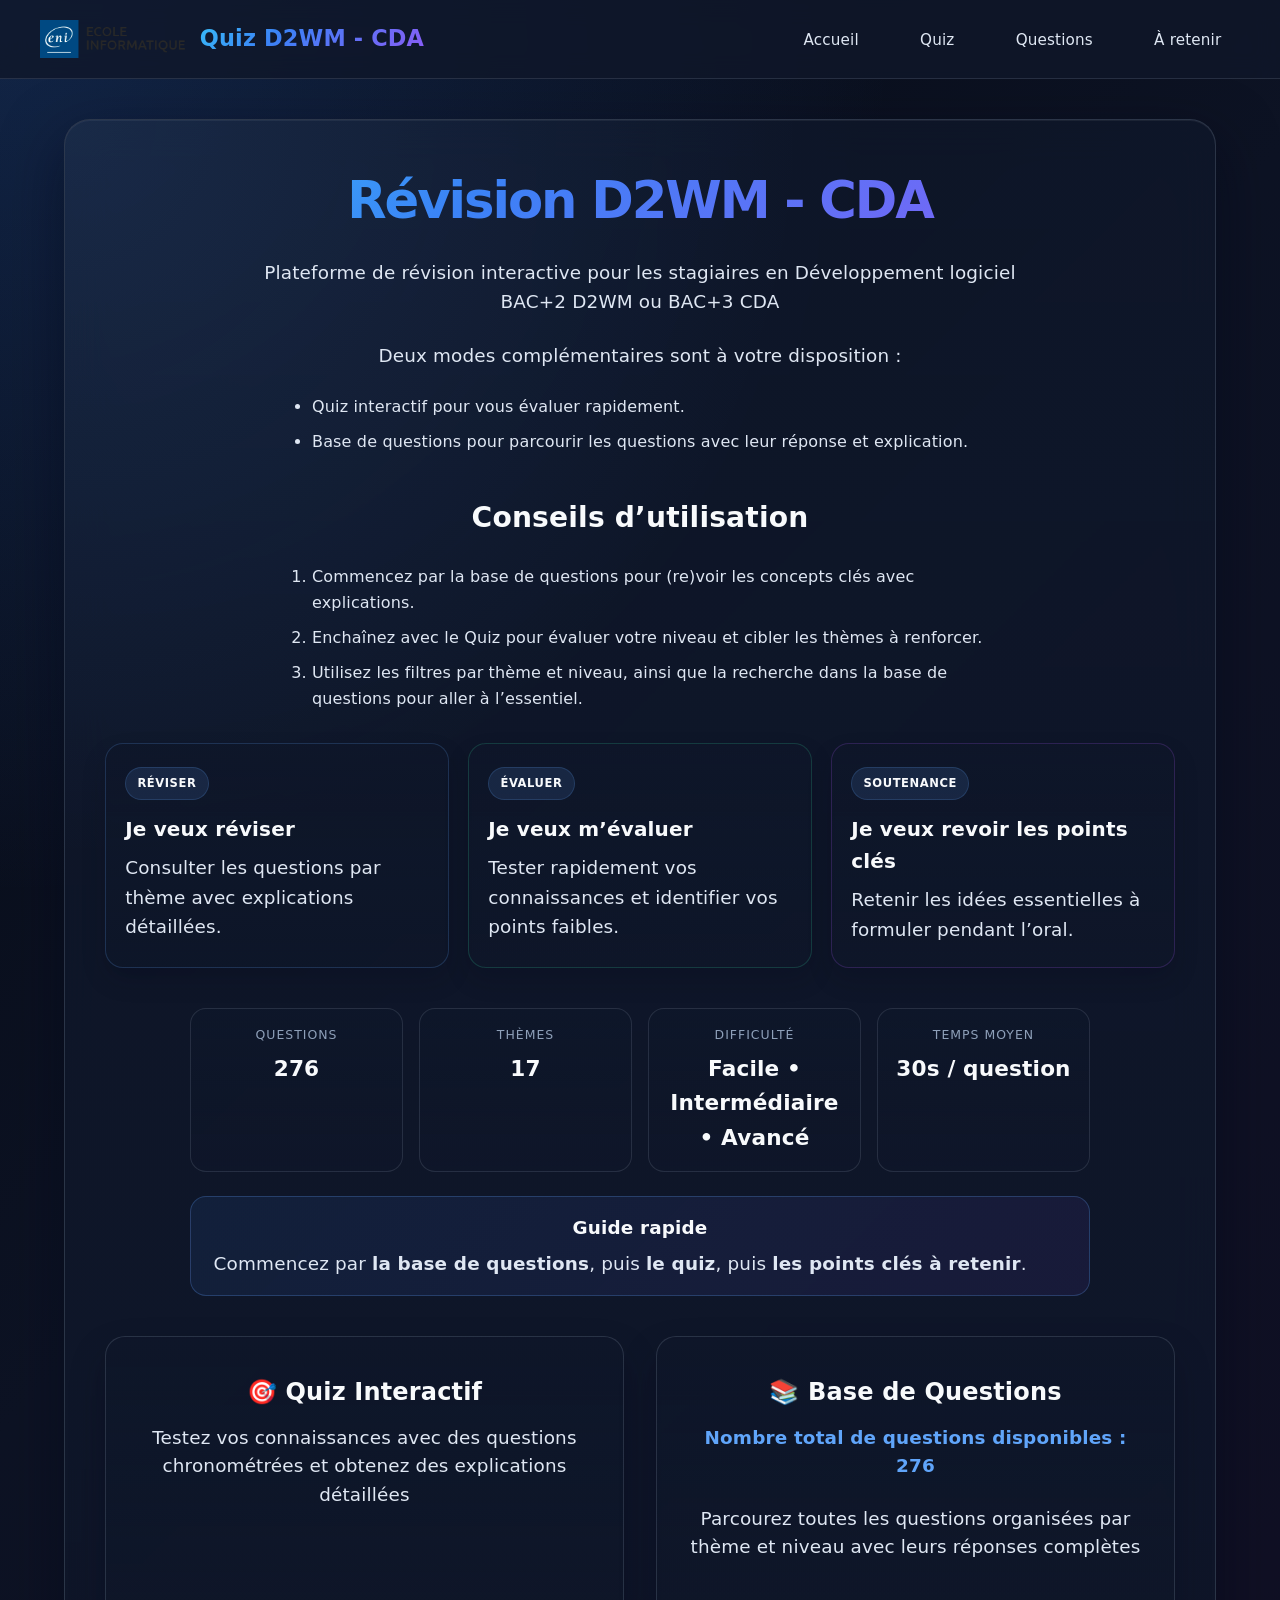
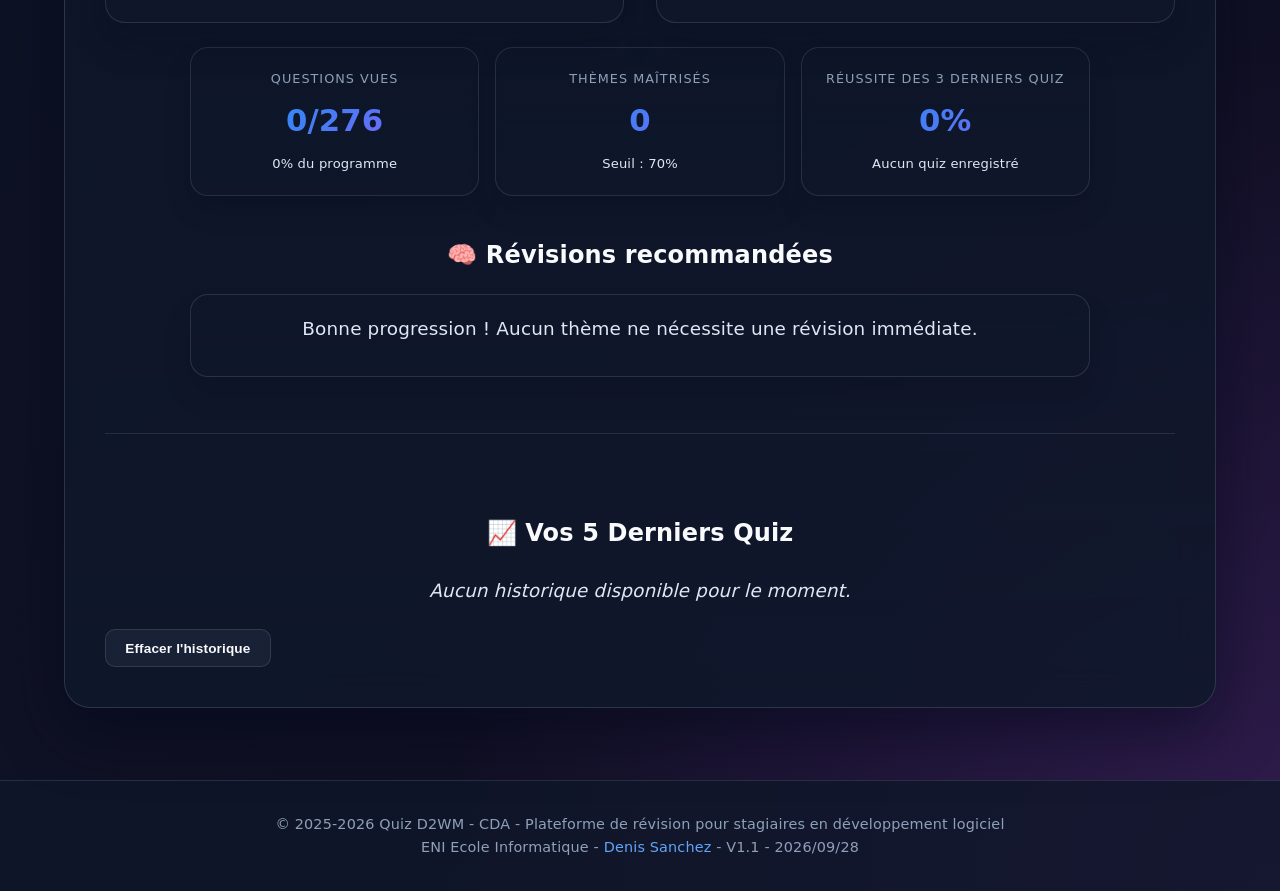
==== commit 3538e386: "feat: enhance quiz functionality with missed questions review and theme summaries" ====
--- a/index.html
+++ b/index.html
@@ -4,7 +4,7 @@
     <meta charset="UTF-8">
     <meta name="viewport" content="width=device-width, initial-scale=1.0">
     <title>ENI Ecole Informatique - Révision D2WM - CDA - Quiz Interactif</title>
-    <link rel="stylesheet" href="style.css?v=2026-09-28">
+    <link rel="stylesheet" href="style.css?v=2026-09-28-2">
 </head>
 <body>
     <div id="site-header"></div>
@@ -29,6 +29,50 @@
                         <li>Enchaînez avec le Quiz pour évaluer votre niveau et cibler les thèmes à renforcer.</li>
                         <li>Utilisez les filtres par thème et niveau, ainsi que la recherche dans la base de questions pour aller à l’essentiel.</li>
                     </ol>
+
+                    <div class="orientation-panel">
+                        <div class="orientation-grid">
+                            <div class="orientation-card orientation-card-primary" onclick="showPage('questions-list')">
+                                <span class="orientation-badge">Réviser</span>
+                                <h3>Je veux réviser</h3>
+                                <p>Consulter les questions par thème avec explications détaillées.</p>
+                            </div>
+                            <div class="orientation-card orientation-card-secondary" onclick="showPage('quiz-setup')">
+                                <span class="orientation-badge">Évaluer</span>
+                                <h3>Je veux m’évaluer</h3>
+                                <p>Tester rapidement vos connaissances et identifier vos points faibles.</p>
+                            </div>
+                            <div class="orientation-card orientation-card-tertiary" onclick="window.location.href='a-retenir.html'">
+                                <span class="orientation-badge">Soutenance</span>
+                                <h3>Je veux revoir les points clés</h3>
+                                <p>Retenir les idées essentielles à formuler pendant l’oral.</p>
+                            </div>
+                        </div>
+                    </div>
+
+                    <div class="home-summary-box">
+                        <div class="summary-stat">
+                            <span class="summary-label">Questions</span>
+                            <strong id="home-total-questions">0</strong>
+                        </div>
+                        <div class="summary-stat">
+                            <span class="summary-label">Thèmes</span>
+                            <strong id="home-theme-count">0</strong>
+                        </div>
+                        <div class="summary-stat">
+                            <span class="summary-label">Difficulté</span>
+                            <strong id="home-difficulty">3 niveaux</strong>
+                        </div>
+                        <div class="summary-stat">
+                            <span class="summary-label">Temps moyen</span>
+                            <strong id="home-time-average">30s</strong>
+                        </div>
+                    </div>
+
+                    <div class="quick-guide">
+                        <h3>Guide rapide</h3>
+                        <p>Commencez par <strong>la base de questions</strong>, puis <strong>le quiz</strong>, puis <strong>les points clés à retenir</strong>.</p>
+                    </div>
                     
                     <div class="menu-cards">
                         <div class="menu-card" onclick="showPage('quiz-setup')">
@@ -154,6 +198,8 @@
                             <div class="stat-label">Temps total</div>
                         </div>
                     </div>
+
+                    <div class="results-review" id="wrong-answers-review"></div>
                     
                     <div class="mt-2">
                         <button class="btn" onclick="showPage('quiz-setup')">Nouveau Quiz</button>
@@ -186,8 +232,8 @@
 
     <div id="site-footer"></div>
 
-    <script src="quiz.js?v=2026-09-28"></script>
-    <script src="script.js?v=2026-09-28"></script>
-    <script src="layout.js?v=2026-09-28"></script>
+    <script src="quiz.js?v=2026-09-28-2"></script>
+    <script src="script.js?v=2026-09-28-2"></script>
+    <script src="layout.js?v=2026-09-28-2"></script>
 </body>
 </html>
--- a/style.css
+++ b/style.css
@@ -201,6 +201,122 @@
     margin: 2.5rem 0 1rem;
 }
 
+.orientation-panel {
+    margin: 2rem 0 2.5rem;
+}
+
+.orientation-grid {
+    display: grid;
+    grid-template-columns: repeat(auto-fit, minmax(220px, 1fr));
+    gap: 1.2rem;
+}
+
+.orientation-card {
+    background: linear-gradient(180deg, rgba(15, 23, 42, 0.8), rgba(15, 23, 42, 0.6));
+    border: 1px solid rgba(148, 163, 184, 0.2);
+    border-radius: 18px;
+    padding: 1.4rem 1.2rem;
+    text-align: left;
+    cursor: pointer;
+    transition: transform 0.25s ease, border-color 0.25s ease, box-shadow 0.25s ease;
+    box-shadow: 0 12px 24px rgba(2, 6, 23, 0.16);
+}
+
+.orientation-card:hover {
+    transform: translateY(-4px);
+    border-color: rgba(96, 165, 250, 0.5);
+    box-shadow: 0 18px 28px rgba(59, 130, 246, 0.12);
+}
+
+.orientation-card-primary {
+    border-color: rgba(96, 165, 250, 0.2);
+}
+
+.orientation-card-secondary {
+    border-color: rgba(52, 211, 153, 0.2);
+}
+
+.orientation-card-tertiary {
+    border-color: rgba(168, 85, 247, 0.2);
+}
+
+.orientation-badge {
+    display: inline-flex;
+    padding: 0.4rem 0.7rem;
+    border-radius: 999px;
+    font-size: 0.72rem;
+    font-weight: 700;
+    letter-spacing: 0.05em;
+    text-transform: uppercase;
+    background: rgba(96, 165, 250, 0.12);
+    color: var(--text-primary);
+    border: 1px solid rgba(96, 165, 250, 0.18);
+    margin-bottom: 0.8rem;
+}
+
+.orientation-card h3 {
+    font-size: 1.25rem;
+    color: var(--text-primary);
+    margin-bottom: 0.55rem;
+}
+
+.orientation-card p {
+    color: var(--text-secondary);
+    line-height: 1.6;
+    margin: 0;
+}
+
+.home-summary-box {
+    display: grid;
+    grid-template-columns: repeat(auto-fit, minmax(170px, 1fr));
+    gap: 1rem;
+    margin: 0 auto 1.5rem;
+    max-width: 900px;
+}
+
+.summary-stat {
+    background: linear-gradient(180deg, rgba(15, 23, 42, 0.7), rgba(15, 23, 42, 0.52));
+    border: 1px solid rgba(148, 163, 184, 0.18);
+    border-radius: 16px;
+    padding: 1rem 1.1rem;
+    text-align: center;
+}
+
+.summary-label {
+    display: block;
+    color: var(--text-muted);
+    font-size: 0.78rem;
+    text-transform: uppercase;
+    letter-spacing: 0.08em;
+    margin-bottom: 0.45rem;
+}
+
+.summary-stat strong {
+    color: var(--text-primary);
+    font-size: 1.35rem;
+    font-weight: 800;
+}
+
+.quick-guide {
+    background: linear-gradient(135deg, rgba(59, 130, 246, 0.09), rgba(139, 92, 246, 0.08));
+    border: 1px solid rgba(96, 165, 250, 0.25);
+    border-radius: 16px;
+    padding: 1rem 1.2rem;
+    margin: 0 auto 2rem;
+    max-width: 900px;
+}
+
+.quick-guide h3 {
+    color: var(--text-primary);
+    margin-bottom: 0.4rem;
+    font-size: 1.15rem;
+}
+
+.quick-guide p {
+    margin: 0;
+    color: var(--text-secondary);
+}
+
 .menu-cards {
     display: grid;
     grid-template-columns: repeat(auto-fit, minmax(300px, 1fr));
@@ -592,6 +708,87 @@
     letter-spacing: 0.5px;
 }
 
+.results-review {
+    max-width: 900px;
+    margin: 2.2rem auto 0;
+    text-align: left;
+}
+
+.results-review h3 {
+    font-size: 1.4rem;
+    color: var(--text-primary);
+    margin-bottom: 1rem;
+}
+
+.review-item {
+    background: linear-gradient(180deg, rgba(15, 23, 42, 0.7), rgba(15, 23, 42, 0.54));
+    border: 1px solid rgba(148, 163, 184, 0.18);
+    border-left: 4px solid rgba(248, 113, 113, 0.9);
+    border-radius: 14px;
+    padding: 1.2rem 1.3rem;
+    margin-bottom: 1rem;
+}
+
+.review-item-header {
+    display: flex;
+    justify-content: space-between;
+    align-items: center;
+    gap: 0.75rem;
+    margin-bottom: 0.8rem;
+    flex-wrap: wrap;
+}
+
+.review-pill {
+    display: inline-flex;
+    padding: 0.35rem 0.75rem;
+    border-radius: 999px;
+    background: rgba(239, 68, 68, 0.12);
+    border: 1px solid rgba(239, 68, 68, 0.2);
+    color: #fca5a5;
+    font-size: 0.75rem;
+    font-weight: 700;
+    text-transform: uppercase;
+    letter-spacing: 0.05em;
+}
+
+.review-theme {
+    color: var(--text-muted);
+    font-size: 0.8rem;
+}
+
+.review-question {
+    color: var(--text-primary);
+    font-weight: 700;
+    margin: 0 0 0.9rem;
+    line-height: 1.5;
+}
+
+.review-answer-grid {
+    display: grid;
+    grid-template-columns: repeat(auto-fit, minmax(220px, 1fr));
+    gap: 0.75rem 1.25rem;
+    margin-bottom: 0.75rem;
+    color: var(--text-secondary);
+    line-height: 1.6;
+}
+
+.review-explanation {
+    color: var(--text-secondary);
+    line-height: 1.7;
+    background: rgba(15, 23, 42, 0.26);
+    border-radius: 10px;
+    padding: 0.9rem 1rem;
+}
+
+.review-empty {
+    text-align: center;
+    padding: 1.5rem;
+    border: 1px solid rgba(34, 197, 94, 0.2);
+    background: rgba(34, 197, 94, 0.08);
+    border-radius: 14px;
+    color: var(--text-primary);
+}
+
 /* === LISTE DES QUESTIONS === */
 .questions-list {
     max-width: 1000px;
@@ -623,6 +820,58 @@
     color: var(--text-primary);
     border-radius: 12px;
     box-shadow: inset 0 1px 1px rgba(255,255,255,0.02);
+}
+
+.theme-summary {
+    background: linear-gradient(180deg, rgba(15, 23, 42, 0.64), rgba(15, 23, 42, 0.46));
+    border-top: 1px solid rgba(148, 163, 184, 0.14);
+    border-bottom: 1px solid rgba(148, 163, 184, 0.12);
+    padding: 1.4rem 1.5rem 0.4rem;
+}
+
+.theme-summary-header {
+    color: var(--text-primary);
+    font-size: 0.9rem;
+    letter-spacing: 0.08em;
+    text-transform: uppercase;
+    margin-bottom: 1rem;
+}
+
+.theme-summary-body {
+    display: grid;
+    grid-template-columns: repeat(auto-fit, minmax(180px, 1fr));
+    gap: 1rem;
+}
+
+.summary-block {
+    background: rgba(15, 23, 42, 0.38);
+    border: 1px solid rgba(148, 163, 184, 0.14);
+    border-radius: 12px;
+    padding: 1rem;
+}
+
+.summary-block h4 {
+    margin: 0 0 0.7rem;
+    color: var(--text-primary);
+    font-size: 0.92rem;
+    font-weight: 700;
+}
+
+.summary-block p,
+.summary-block li {
+    color: var(--text-secondary);
+    line-height: 1.6;
+    margin: 0;
+    font-size: 0.92rem;
+}
+
+.summary-block ul {
+    margin: 0;
+    padding-left: 1.15rem;
+}
+
+.summary-block li + li {
+    margin-top: 0.4rem;
 }
 
 .theme-section {
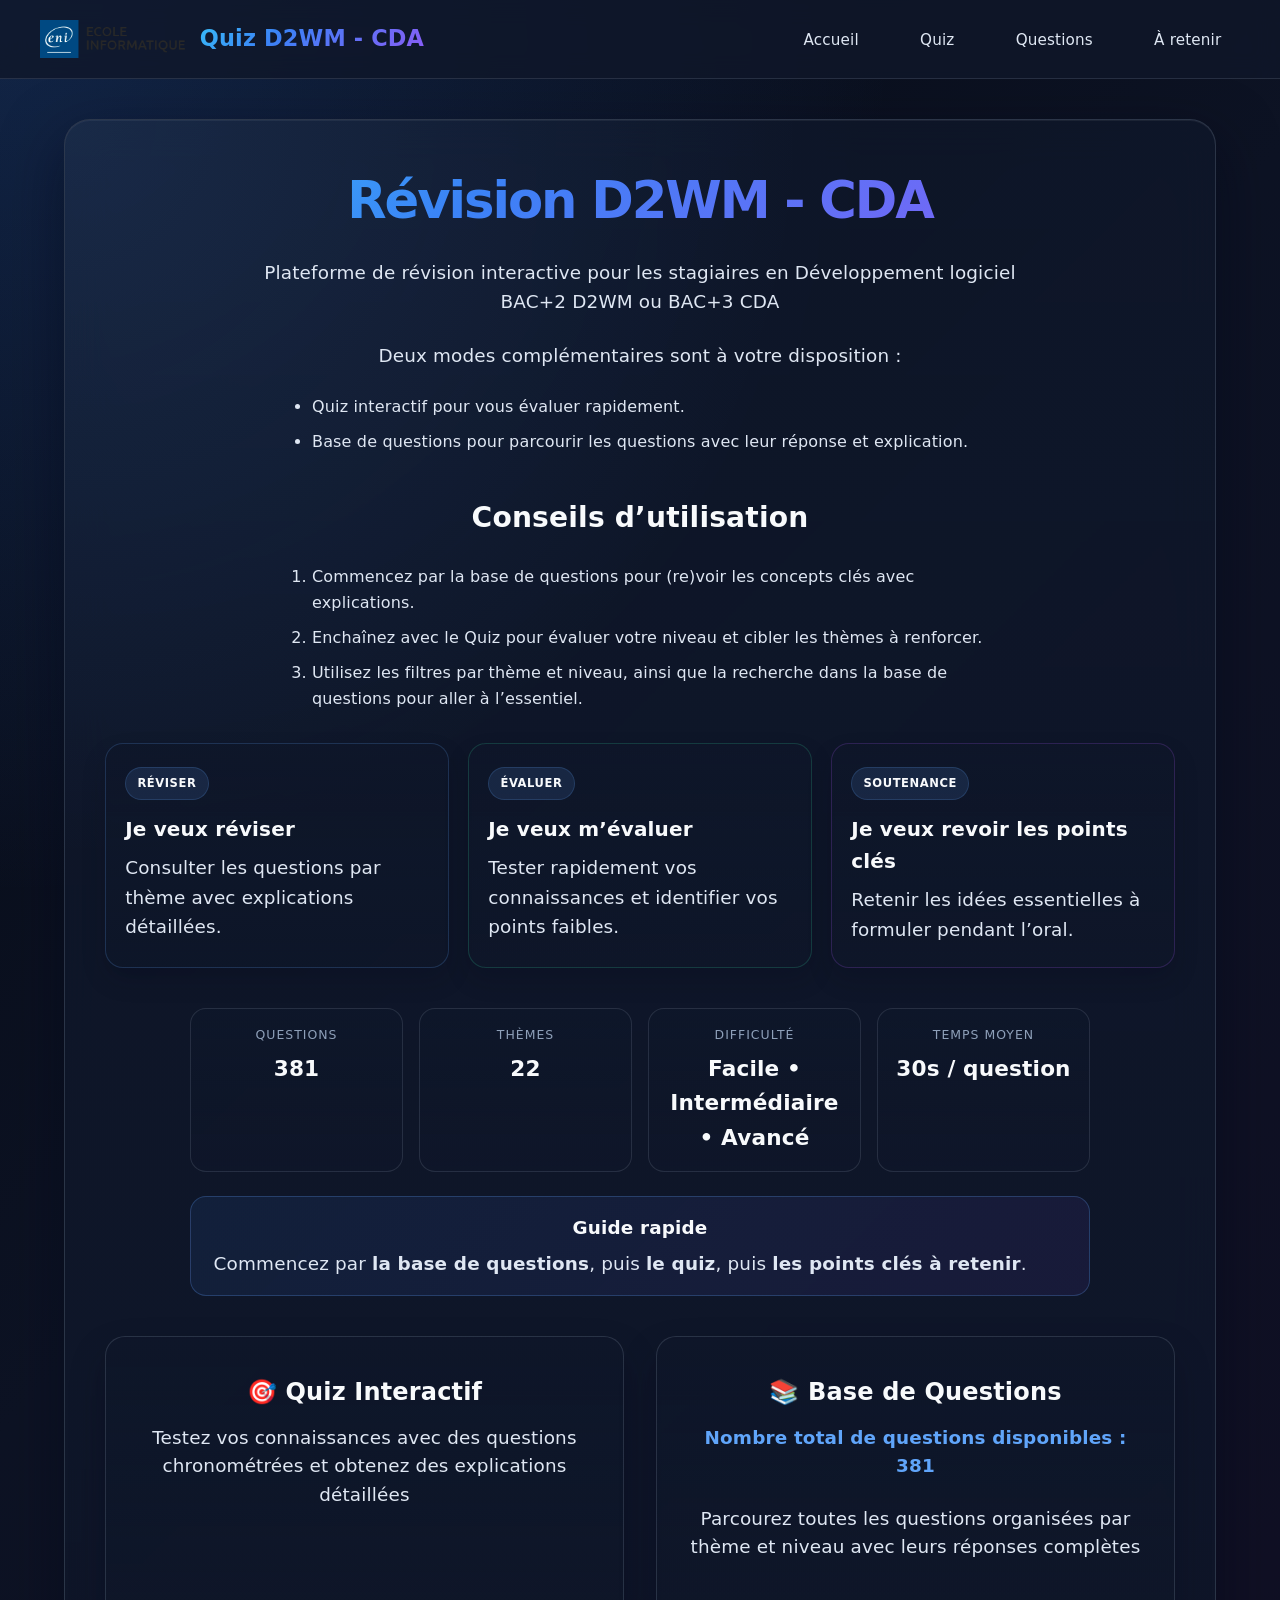
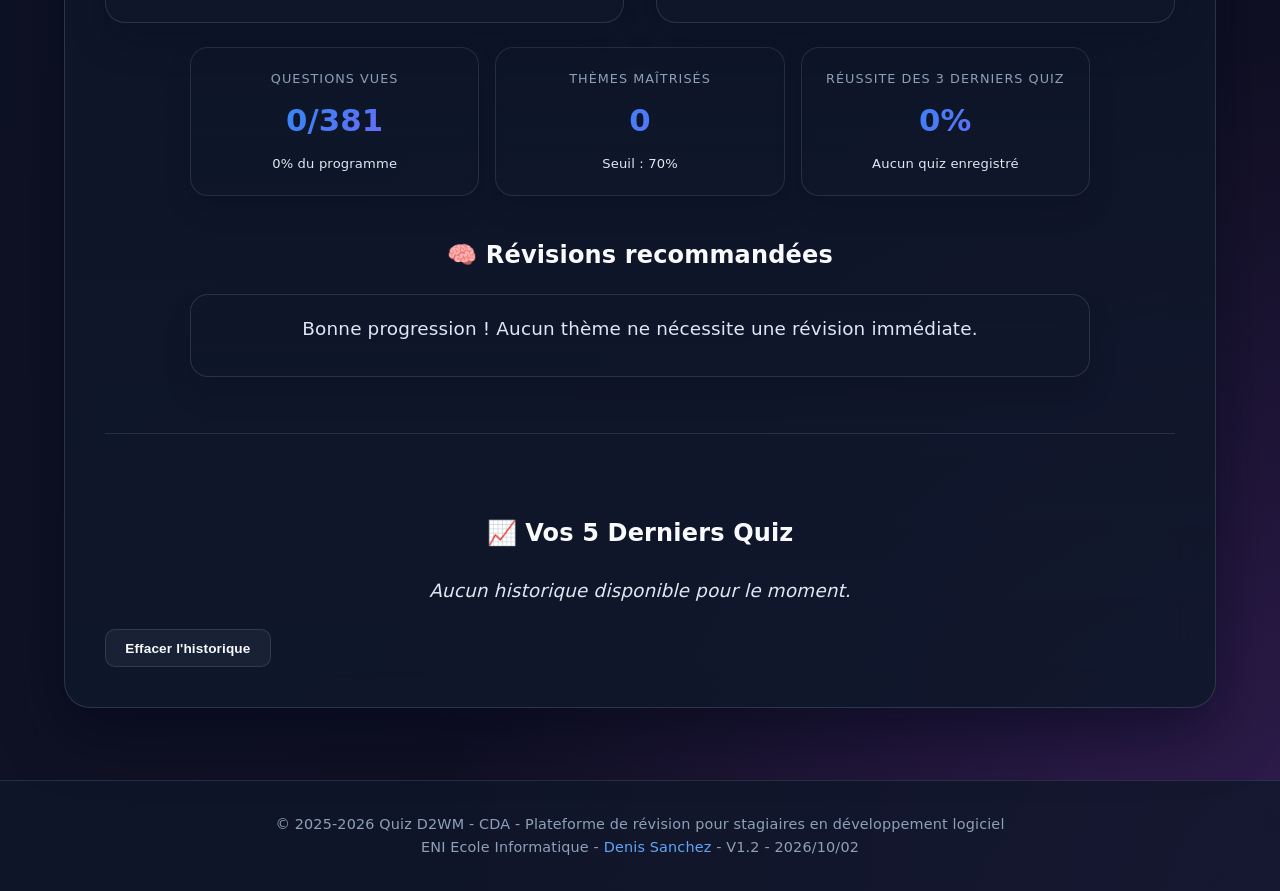
==== commit c3ae4f6b: "Add filtering by filière in question selection logic - Implemented a filter for questions based on t" ====
--- a/index.html
+++ b/index.html
@@ -136,6 +136,15 @@
                     </div>
                     
                     <div class="form-group">
+                        <label for="filiere-select">Choisir une filière :</label>
+                        <select id="filiere-select">
+                            <option value="all">Toutes les filières</option>
+                            <option value="D2WM">D2WM</option>
+                            <option value="CDA">CDA</option>
+                        </select>
+                    </div>
+                    
+                    <div class="form-group">
                         <label for="question-count">Nombre de questions :</label>
                         <input type="number" id="question-count" min="1" max="50" value="10" placeholder="Nombre de questions">
                     </div>
@@ -232,8 +241,8 @@
 
     <div id="site-footer"></div>
 
-    <script src="quiz.js?v=2026-09-28-2"></script>
-    <script src="script.js?v=2026-09-28-2"></script>
+    <script src="quiz.js?v=2026-10-02-2"></script>
+    <script src="script.js?v=2026-10-02-1"></script>
     <script src="layout.js?v=2026-09-28-2"></script>
 </body>
 </html>
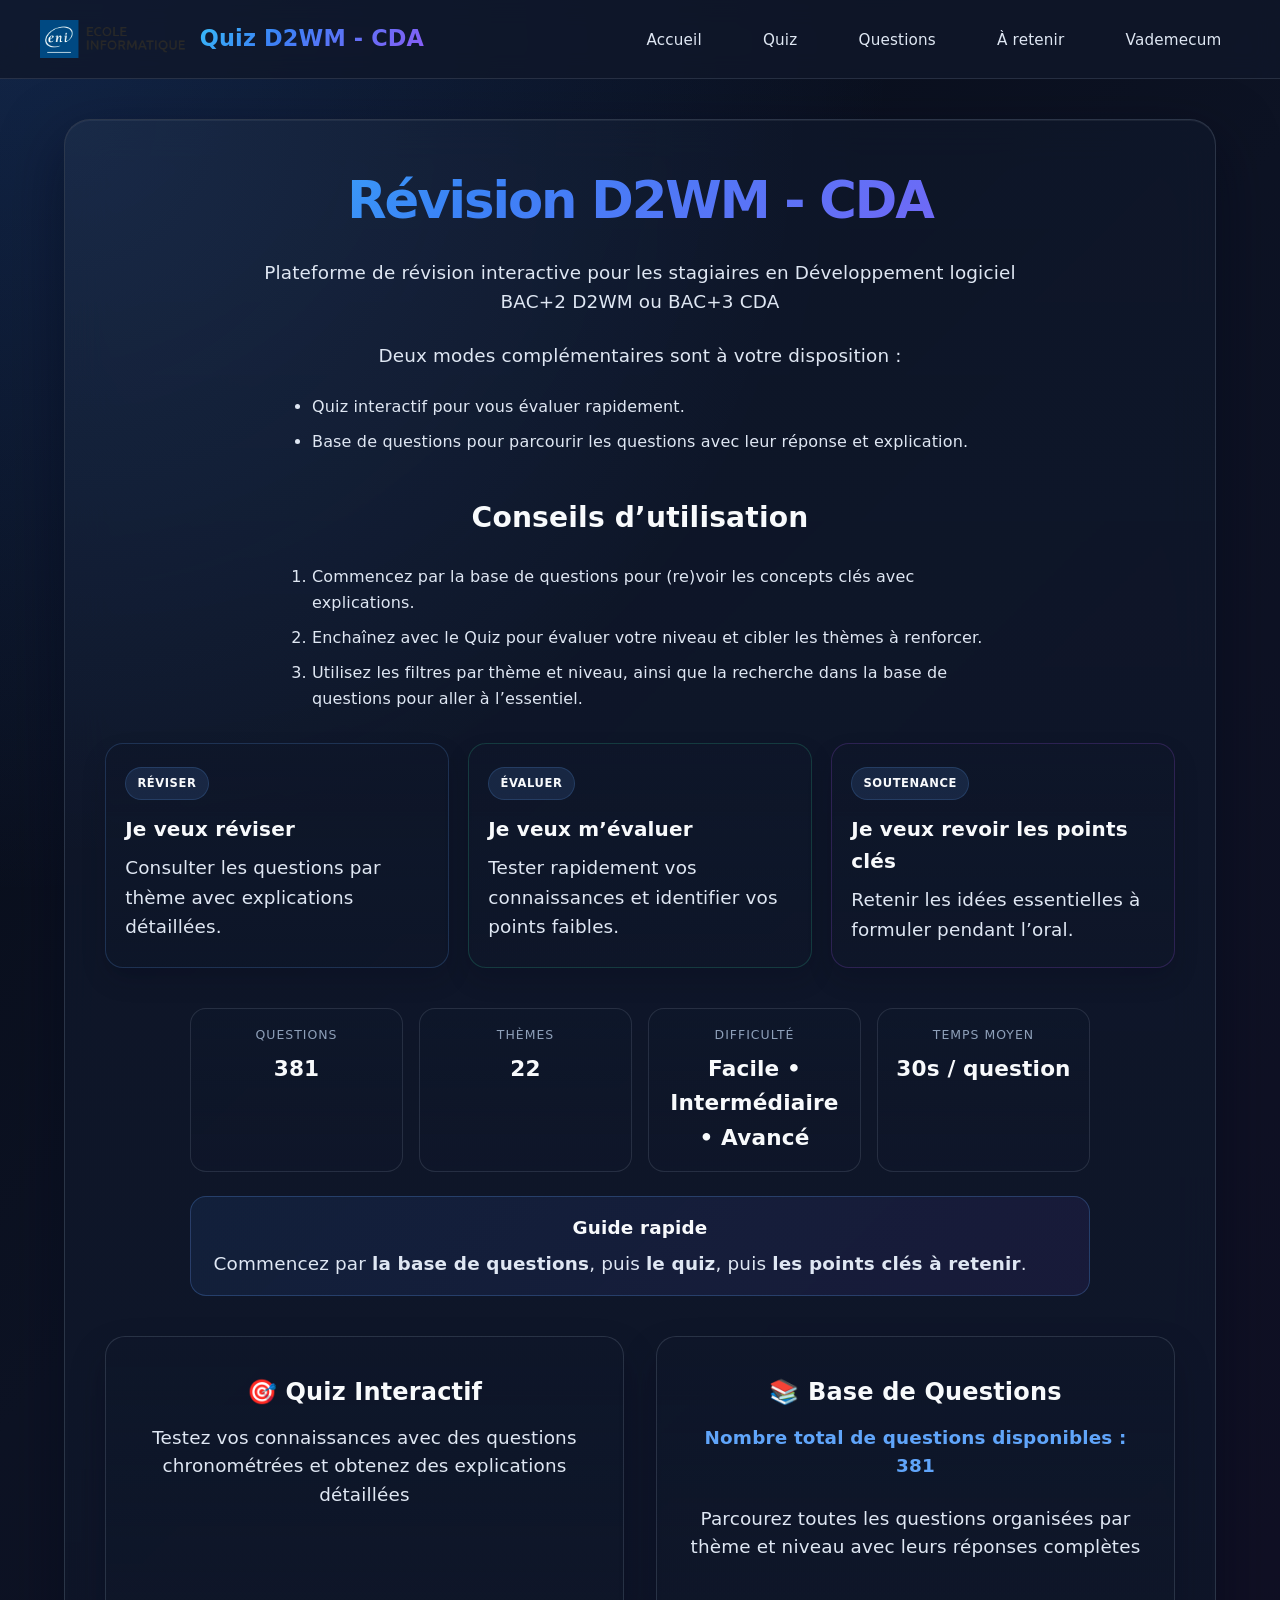
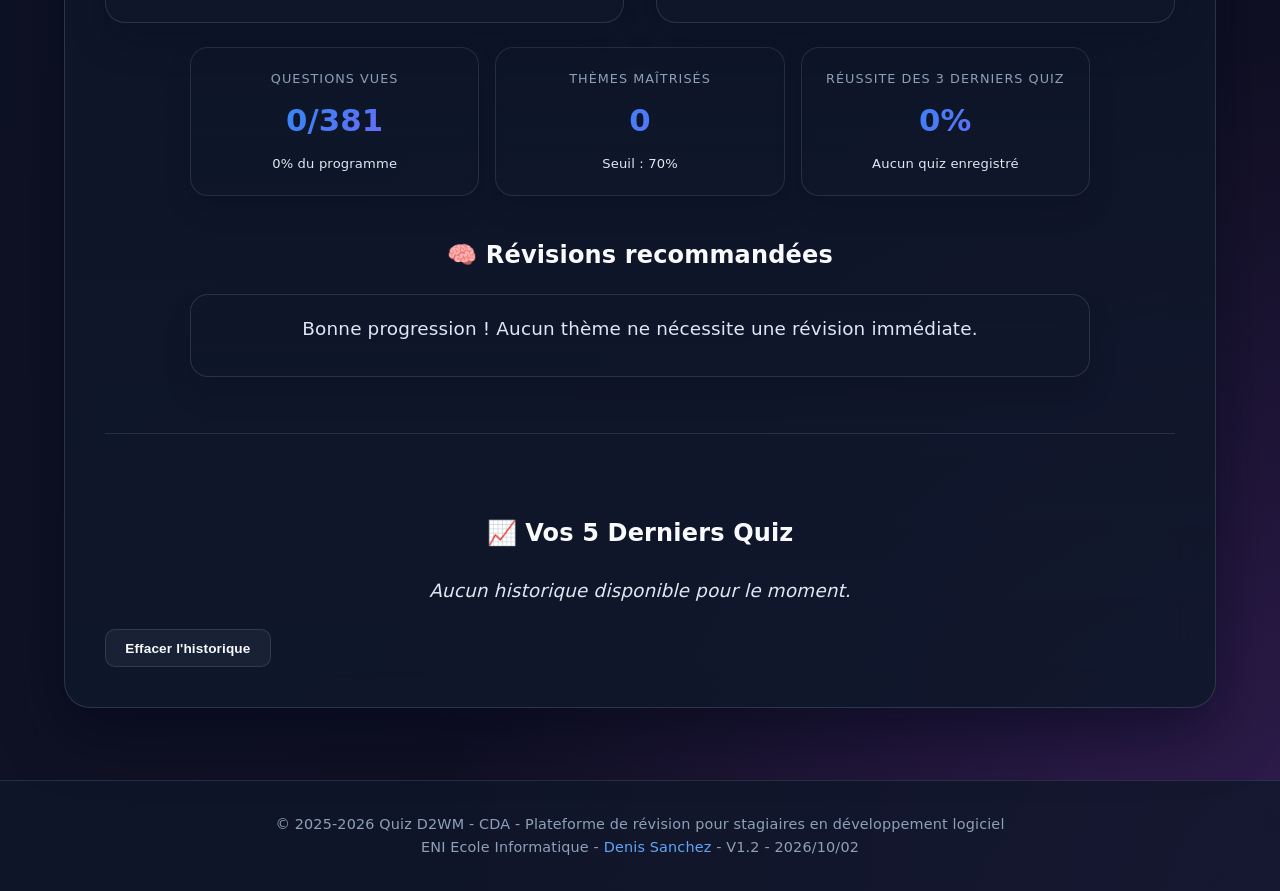
==== commit 46c95527: "feat: add Vademecum page and integrate PDF resource; update links and styles across the application" ====
--- a/index.html
+++ b/index.html
@@ -4,7 +4,7 @@
     <meta charset="UTF-8">
     <meta name="viewport" content="width=device-width, initial-scale=1.0">
     <title>ENI Ecole Informatique - Révision D2WM - CDA - Quiz Interactif</title>
-    <link rel="stylesheet" href="style.css?v=2026-09-28-2">
+    <link rel="stylesheet" href="style.css?v=2026-10-02-3">
 </head>
 <body>
     <div id="site-header"></div>
@@ -243,6 +243,6 @@
 
     <script src="quiz.js?v=2026-10-02-2"></script>
     <script src="script.js?v=2026-10-02-1"></script>
-    <script src="layout.js?v=2026-09-28-2"></script>
+    <script src="layout.js?v=2026-10-02-2"></script>
 </body>
 </html>
--- a/style.css
+++ b/style.css
@@ -1418,4 +1418,176 @@
     .retention-hero {
         padding: 20px 18px;
     }
+}
+
+/* === PAGE VADEMECUM === */
+.vademecum-page {
+    padding: 30px 0 50px;
+}
+
+.vademecum-hero {
+    background: rgba(15, 23, 42, 0.55);
+    border: 1px solid var(--border-color);
+    border-radius: 18px;
+    padding: 28px;
+    box-shadow: 0 20px 40px rgba(0, 0, 0, 0.18);
+    margin-bottom: 26px;
+}
+
+.vademecum-hero h1 {
+    margin: 0 0 10px;
+    font-size: clamp(2rem, 4vw, 2.7rem);
+    color: var(--text-primary);
+    background: var(--primary-gradient);
+    -webkit-background-clip: text;
+    -webkit-text-fill-color: transparent;
+    background-clip: text;
+}
+
+.vademecum-subtitle {
+    margin: 0;
+    color: var(--text-secondary);
+    font-size: 1.08rem;
+}
+
+.vademecum-actions {
+    display: flex;
+    flex-wrap: wrap;
+    gap: 12px;
+    margin-bottom: 26px;
+}
+
+.vademecum-actions .btn {
+    text-decoration: none;
+    display: inline-block;
+}
+
+.vademecum-viewer {
+    background: rgba(15, 23, 42, 0.42);
+    border: 1px solid var(--border-color);
+    border-radius: 16px;
+    padding: 12px;
+    box-shadow: 0 10px 25px rgba(0, 0, 0, 0.12);
+}
+
+.vademecum-pdf {
+    width: 100%;
+    height: clamp(420px, 75vh, 900px);
+    border: none;
+    border-radius: 10px;
+    background: #fff;
+}
+
+.vademecum-fallback {
+    padding: 24px;
+    margin: 0;
+    color: var(--text-secondary);
+    text-align: center;
+}
+
+@media (max-width: 700px) {
+    .vademecum-hero {
+        padding: 20px 18px;
+    }
+
+    .vademecum-actions {
+        flex-direction: column;
+    }
+}
+
+/* === SYNTHÈSE DU VADEMECUM (EXTRAITE DU PDF) === */
+.vademecum-summary {
+    margin-top: 40px;
+}
+
+.vademecum-summary h2 {
+    margin: 0 0 8px;
+    font-size: clamp(1.5rem, 3vw, 2rem);
+    color: var(--text-primary);
+    background: var(--primary-gradient);
+    -webkit-background-clip: text;
+    -webkit-text-fill-color: transparent;
+    background-clip: text;
+}
+
+.vademecum-summary-intro {
+    margin: 0 0 20px;
+    color: var(--text-secondary);
+}
+
+.vademecum-chapter {
+    background: rgba(15, 23, 42, 0.42);
+    border: 1px solid var(--border-color);
+    border-radius: 16px;
+    margin-bottom: 14px;
+    box-shadow: 0 10px 25px rgba(0, 0, 0, 0.12);
+    overflow: hidden;
+}
+
+.vademecum-chapter summary {
+    cursor: pointer;
+    padding: 16px 20px;
+    font-size: 1.08rem;
+    font-weight: 600;
+    color: var(--text-primary);
+    list-style: none;
+    display: flex;
+    align-items: center;
+    justify-content: space-between;
+    gap: 12px;
+    transition: background 0.2s ease;
+}
+
+.vademecum-chapter summary::-webkit-details-marker {
+    display: none;
+}
+
+.vademecum-chapter summary::after {
+    content: "+";
+    font-size: 1.4rem;
+    line-height: 1;
+    color: var(--primary-color);
+    flex-shrink: 0;
+    transition: transform 0.2s ease;
+}
+
+.vademecum-chapter[open] summary::after {
+    transform: rotate(45deg);
+}
+
+.vademecum-chapter summary:hover {
+    background: rgba(59, 130, 246, 0.08);
+}
+
+.vademecum-chapter-body {
+    padding: 4px 20px 18px;
+    border-top: 1px solid var(--border-color);
+}
+
+.vademecum-chapter-body p {
+    color: var(--text-secondary);
+    margin: 12px 0 6px;
+}
+
+.vademecum-chapter-body p:first-child {
+    margin-top: 14px;
+}
+
+.vademecum-chapter-body strong {
+    color: var(--primary-color);
+}
+
+.vademecum-chapter-body a {
+    color: var(--primary-color);
+    text-decoration: underline;
+}
+
+.vademecum-chapter-body ul {
+    margin: 8px 0 4px 18px;
+    padding: 0;
+    color: var(--text-secondary);
+}
+
+.vademecum-chapter-body li {
+    margin-bottom: 6px;
 }
